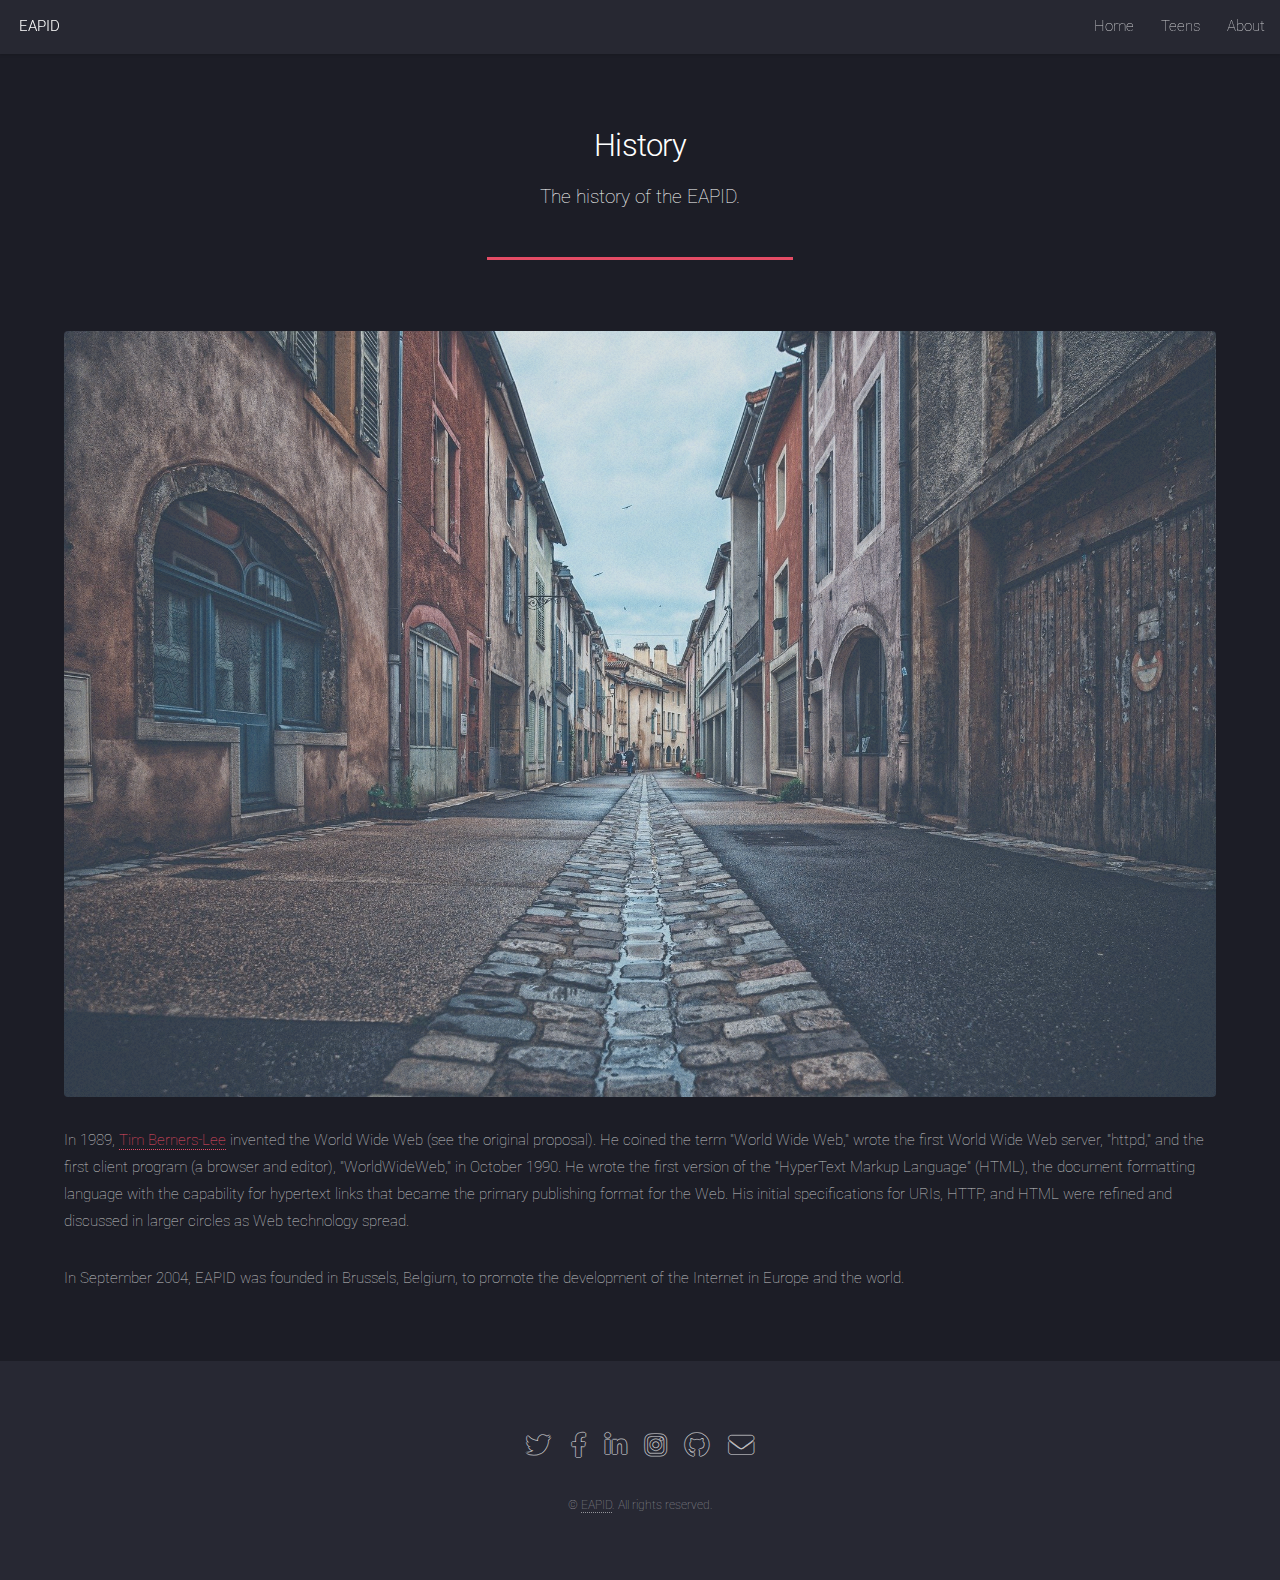
==== about.html @ 3bbe7727 "Add files via upload" ====
<!DOCTYPE HTML>
<!--
	Landed by HTML5 UP
	html5up.net | @ajlkn
	Free for personal and commercial use under the CCA 3.0 license (html5up.net/license)
-->
<html>
	<head>
		<title>About Us</title>
		<meta charset="utf-8" />
		<meta name="viewport" content="width=device-width, initial-scale=1, user-scalable=no" />
		<link rel="stylesheet" href="assets/css/main.css" />
		<noscript><link rel="stylesheet" href="assets/css/noscript.css" /></noscript>
	</head>
	<body class="is-preload">
		<div id="page-wrapper">

			<!-- Header -->
			<header id="header">
				<h1 id="logo"><a href="index.html">EAPID</a></h1>
				<nav id="nav">
					<ul>
						<li><a href="index.html">Home</a></li>
						<li><a href="teens.html">Teens</a></li>
						<li><a href="about.html">About</a></li>
					</ul>
				</nav>
			</header>

			<!-- Main -->
				<div id="main" class="wrapper style1">
					<div class="container">
						<header class="major">
							<h2>History</h2>
							<p>The history of the EAPID.</p>
						</header>

						<!-- Content -->
							<section id="content">
								<a href="#" class="image fit"><img src="images/4.jpg" alt="" /></a>
								<p>In 1989, <a href="https://www.w3.org/People/Berners-Lee/">Tim Berners-Lee</a> invented the World Wide Web (see the original proposal). He coined the term "World Wide Web," wrote the first World Wide Web server, "httpd," and the first client program (a browser and editor), "WorldWideWeb," in October 1990. He wrote the first version of the "HyperText Markup Language" (HTML), the document formatting language with the capability for hypertext links that became the primary publishing format for the Web. His initial specifications for URIs, HTTP, and HTML were refined and discussed in larger circles as Web technology spread.</p>
								<p>In September 2004, EAPID was founded in Brussels, Belgium, to promote the development of the Internet in Europe and the world.</p>
							</section>

					</div>
				</div>

			<!-- Footer -->
			<footer id="footer">
				<ul class="icons">
					<li><a href="https://twitter.com/" class="icon brands alt fa-twitter"><span class="label">Twitter</span></a></li>
					<li><a href="https://facebook.com/" class="icon brands alt fa-facebook-f"><span class="label">Facebook</span></a></li>
					<li><a href="https://www.linkedin.com/" class="icon brands alt fa-linkedin-in"><span class="label">LinkedIn</span></a></li>
					<li><a href="https://www.instagram.com/" class="icon brands alt fa-instagram"><span class="label">Instagram</span></a></li>
					<li><a href="http://github.com/" class="icon brands alt fa-github"><span class="label">GitHub</span></a></li>
					<li><a href="https://mail.google.com/" class="icon solid alt fa-envelope"><span class="label">Gmail</span></a></li>
				</ul>
				<ul class="copyright">
					<li>&copy; <a href="index.html">EAPID</a>. All rights reserved.</li>
				</ul>
			</footer>

	</div>

		<!-- Scripts -->
			<script src="assets/js/jquery.min.js"></script>
			<script src="assets/js/jquery.scrolly.min.js"></script>
			<script src="assets/js/jquery.dropotron.min.js"></script>
			<script src="assets/js/jquery.scrollex.min.js"></script>
			<script src="assets/js/browser.min.js"></script>
			<script src="assets/js/breakpoints.min.js"></script>
			<script src="assets/js/util.js"></script>
			<script src="assets/js/main.js"></script>

	</body>
</html>
---- assets/css/main.css ----
@import url("fontawesome-all.min.css");
@import url("https://fonts.googleapis.com/css?family=Roboto:100,300,100italic,300italic");

/*
	Landed by HTML5 UP
	html5up.net | @ajlkn
	Free for personal and commercial use under the CCA 3.0 license (html5up.net/license)
*/

html, body, div, span, applet, object,
iframe, h1, h2, h3, h4, h5, h6, p, blockquote,
pre, a, abbr, acronym, address, big, cite,
code, del, dfn, em, img, ins, kbd, q, s, samp,
small, strike, strong, sub, sup, tt, var, b,
u, i, center, dl, dt, dd, ol, ul, li, fieldset,
form, label, legend, table, caption, tbody,
tfoot, thead, tr, th, td, article, aside,
canvas, details, embed, figure, figcaption,
footer, header, hgroup, menu, nav, output, ruby,
section, summary, time, mark, audio, video {
	margin: 0;
	padding: 0;
	border: 0;
	font-size: 100%;
	font: inherit;
	vertical-align: baseline;}

article, aside, details, figcaption, figure,
footer, header, hgroup, menu, nav, section {
	display: block;}

body {
	line-height: 1;
}

ol, ul {
	list-style: none;
}

blockquote, q {
	quotes: none;
}

	blockquote:before, blockquote:after, q:before, q:after {
		content: '';
		content: none;
	}

table {
	border-collapse: collapse;
	border-spacing: 0;
}

body {
	-webkit-text-size-adjust: none;
}

mark {
	background-color: transparent;
	color: inherit;
}

input::-moz-focus-inner {
	border: 0;
	padding: 0;
}

input, select, textarea {
	-moz-appearance: none;
	-webkit-appearance: none;
	-ms-appearance: none;
	appearance: none;
}

/* Basic */

	html {
		box-sizing: border-box;
	}

	*, *:before, *:after {
		box-sizing: inherit;
	}

	html, body {
		background: #1c1d26;
	}

	body.is-preload *, body.is-preload *:before, body.is-preload *:after {
		-moz-animation: none !important;
		-webkit-animation: none !important;
		-ms-animation: none !important;
		animation: none !important;
		-moz-transition: none !important;
		-webkit-transition: none !important;
		-ms-transition: none !important;
		transition: none !important;
	}

	body, input, select, textarea {
		color: rgba(255, 255, 255, 0.75);
		font-family: "Roboto", Helvetica, sans-serif;
		font-size: 15pt;
		font-weight: 100;
		line-height: 1.75em;
	}

	a {
		-moz-transition: border-color 0.2s ease-in-out, color 0.2s ease-in-out;
		-webkit-transition: border-color 0.2s ease-in-out, color 0.2s ease-in-out;
		-ms-transition: border-color 0.2s ease-in-out, color 0.2s ease-in-out;
		transition: border-color 0.2s ease-in-out, color 0.2s ease-in-out;
		border-bottom: dotted 1px;
		color: #e44c65;
		text-decoration: none;
	}

		a:hover {
			color: #e44c65 !important;
			border-bottom-color: transparent;
		}

	strong, b {
		color: #ffffff;
		font-weight: 300;
	}

	em, i {
		font-style: italic;
	}

	p {
		margin: 0 0 2em 0;
	}

	h1, h2, h3, h4, h5, h6 {
		color: #ffffff;
		font-weight: 300;
		line-height: 1em;
		margin: 0 0 1em 0;
	}

		h1 a, h2 a, h3 a, h4 a, h5 a, h6 a {
			color: inherit;
			border: 0;
		}

	h2 {
		font-size: 2em;
		line-height: 1.5em;
		letter-spacing: -0.025em;
	}

	h3 {
		font-size: 1.35em;
		line-height: 1.5em;
	}

	h4 {
		font-size: 1.1em;
		line-height: 1.5em;
	}

	h5 {
		font-size: 0.9em;
		line-height: 1.5em;
	}

	h6 {
		font-size: 0.7em;
		line-height: 1.5em;
	}

	sub {
		font-size: 0.8em;
		position: relative;
		top: 0.5em;
	}

	sup {
		font-size: 0.8em;
		position: relative;
		top: -0.5em;
	}

	hr {
		border: 0;
		border-bottom: solid 1px rgba(255, 255, 255, 0.3);
		margin: 3em 0;
	}

		hr.major {
			margin: 4em 0;
		}

	blockquote {
		border-left: solid 4px rgba(255, 255, 255, 0.3);
		font-style: italic;
		margin: 0 0 2em 0;
		padding: 0.5em 0 0.5em 2em;
	}

	code {
		background: rgba(255, 255, 255, 0.075);
		border-radius: 4px;
		font-family: "Courier New", monospace;
		font-size: 0.9em;
		margin: 0 0.25em;
		padding: 0.25em 0.65em;
	}

	pre {
		-webkit-overflow-scrolling: touch;
		font-family: "Courier New", monospace;
		font-size: 0.9em;
		margin: 0 0 2em 0;
	}

		pre code {
			display: block;
			line-height: 1.75em;
			padding: 1em 1.5em;
			overflow-x: auto;
		}

	.align-left {
		text-align: left;
	}

	.align-center {
		text-align: center;
	}

	.align-right {
		text-align: right;
	}

/* Loader */

	@-moz-keyframes spinner-show {
		0% {
			opacity: 0;
		}

		100% {
			opacity: 1;
		}
	}

	@-webkit-keyframes spinner-show {
		0% {
			opacity: 0;
		}

		100% {
			opacity: 1;
		}
	}

	@-ms-keyframes spinner-show {
		0% {
			opacity: 0;
		}

		100% {
			opacity: 1;
		}
	}

	@keyframes spinner-show {
		0% {
			opacity: 0;
		}

		100% {
			opacity: 1;
		}
	}

	@-moz-keyframes spinner-hide {
		0% {
			color: rgba(255, 255, 255, 0.15);
			z-index: 100001;
			-moz-transform: scale(1) rotate(0deg);
			-webkit-transform: scale(1) rotate(0deg);
			-ms-transform: scale(1) rotate(0deg);
			transform: scale(1) rotate(0deg);
		}

		99% {
			color: #1c1d26;
			z-index: 100001;
			-moz-transform: scale(0.5) rotate(360deg);
			-webkit-transform: scale(0.5) rotate(360deg);
			-ms-transform: scale(0.5) rotate(360deg);
			transform: scale(0.5) rotate(360deg);
		}

		100% {
			color: #1c1d26;
			z-index: -1;
			-moz-transform: scale(0.5) rotate(360deg);
			-webkit-transform: scale(0.5) rotate(360deg);
			-ms-transform: scale(0.5) rotate(360deg);
			transform: scale(0.5) rotate(360deg);
		}
	}

	@-webkit-keyframes spinner-hide {
		0% {
			color: rgba(255, 255, 255, 0.15);
			z-index: 100001;
			-moz-transform: scale(1) rotate(0deg);
			-webkit-transform: scale(1) rotate(0deg);
			-ms-transform: scale(1) rotate(0deg);
			transform: scale(1) rotate(0deg);
		}

		99% {
			color: #1c1d26;
			z-index: 100001;
			-moz-transform: scale(0.5) rotate(360deg);
			-webkit-transform: scale(0.5) rotate(360deg);
			-ms-transform: scale(0.5) rotate(360deg);
			transform: scale(0.5) rotate(360deg);
		}

		100% {
			color: #1c1d26;
			z-index: -1;
			-moz-transform: scale(0.5) rotate(360deg);
			-webkit-transform: scale(0.5) rotate(360deg);
			-ms-transform: scale(0.5) rotate(360deg);
			transform: scale(0.5) rotate(360deg);
		}
	}

	@-ms-keyframes spinner-hide {
		0% {
			color: rgba(255, 255, 255, 0.15);
			z-index: 100001;
			-moz-transform: scale(1) rotate(0deg);
			-webkit-transform: scale(1) rotate(0deg);
			-ms-transform: scale(1) rotate(0deg);
			transform: scale(1) rotate(0deg);
		}

		99% {
			color: #1c1d26;
			z-index: 100001;
			-moz-transform: scale(0.5) rotate(360deg);
			-webkit-transform: scale(0.5) rotate(360deg);
			-ms-transform: scale(0.5) rotate(360deg);
			transform: scale(0.5) rotate(360deg);
		}

		100% {
			color: #1c1d26;
			z-index: -1;
			-moz-transform: scale(0.5) rotate(360deg);
			-webkit-transform: scale(0.5) rotate(360deg);
			-ms-transform: scale(0.5) rotate(360deg);
			transform: scale(0.5) rotate(360deg);
		}
	}

	@keyframes spinner-hide {
		0% {
			color: rgba(255, 255, 255, 0.15);
			z-index: 100001;
			-moz-transform: scale(1) rotate(0deg);
			-webkit-transform: scale(1) rotate(0deg);
			-ms-transform: scale(1) rotate(0deg);
			transform: scale(1) rotate(0deg);
		}

		99% {
			color: #1c1d26;
			z-index: 100001;
			-moz-transform: scale(0.5) rotate(360deg);
			-webkit-transform: scale(0.5) rotate(360deg);
			-ms-transform: scale(0.5) rotate(360deg);
			transform: scale(0.5) rotate(360deg);
		}

		100% {
			color: #1c1d26;
			z-index: -1;
			-moz-transform: scale(0.5) rotate(360deg);
			-webkit-transform: scale(0.5) rotate(360deg);
			-ms-transform: scale(0.5) rotate(360deg);
			transform: scale(0.5) rotate(360deg);
		}
	}

	@-moz-keyframes spinner-rotate {
		0% {
			-moz-transform: scale(1) rotate(0deg);
			-webkit-transform: scale(1) rotate(0deg);
			-ms-transform: scale(1) rotate(0deg);
			transform: scale(1) rotate(0deg);
		}

		100% {
			-moz-transform: scale(1) rotate(360deg);
			-webkit-transform: scale(1) rotate(360deg);
			-ms-transform: scale(1) rotate(360deg);
			transform: scale(1) rotate(360deg);
		}
	}

	@-webkit-keyframes spinner-rotate {
		0% {
			-moz-transform: scale(1) rotate(0deg);
			-webkit-transform: scale(1) rotate(0deg);
			-ms-transform: scale(1) rotate(0deg);
			transform: scale(1) rotate(0deg);
		}

		100% {
			-moz-transform: scale(1) rotate(360deg);
			-webkit-transform: scale(1) rotate(360deg);
			-ms-transform: scale(1) rotate(360deg);
			transform: scale(1) rotate(360deg);
		}
	}

	@-ms-keyframes spinner-rotate {
		0% {
			-moz-transform: scale(1) rotate(0deg);
			-webkit-transform: scale(1) rotate(0deg);
			-ms-transform: scale(1) rotate(0deg);
			transform: scale(1) rotate(0deg);
		}

		100% {
			-moz-transform: scale(1) rotate(360deg);
			-webkit-transform: scale(1) rotate(360deg);
			-ms-transform: scale(1) rotate(360deg);
			transform: scale(1) rotate(360deg);
		}
	}

	@keyframes spinner-rotate {
		0% {
			-moz-transform: scale(1) rotate(0deg);
			-webkit-transform: scale(1) rotate(0deg);
			-ms-transform: scale(1) rotate(0deg);
			transform: scale(1) rotate(0deg);
		}

		100% {
			-moz-transform: scale(1) rotate(360deg);
			-webkit-transform: scale(1) rotate(360deg);
			-ms-transform: scale(1) rotate(360deg);
			transform: scale(1) rotate(360deg);
		}
	}

	@-moz-keyframes overlay-hide {
		0% {
			opacity: 1;
			z-index: 100000;
		}

		15% {
			opacity: 1;
			z-index: 100000;
		}

		99% {
			opacity: 0;
			z-index: 100000;
		}

		100% {
			opacity: 0;
			z-index: -1;
		}
	}

	@-webkit-keyframes overlay-hide {
		0% {
			opacity: 1;
			z-index: 100000;
		}

		15% {
			opacity: 1;
			z-index: 100000;
		}

		99% {
			opacity: 0;
			z-index: 100000;
		}

		100% {
			opacity: 0;
			z-index: -1;
		}
	}

	@-ms-keyframes overlay-hide {
		0% {
			opacity: 1;
			z-index: 100000;
		}

		15% {
			opacity: 1;
			z-index: 100000;
		}

		99% {
			opacity: 0;
			z-index: 100000;
		}

		100% {
			opacity: 0;
			z-index: -1;
		}
	}

	@keyframes overlay-hide {
		0% {
			opacity: 1;
			z-index: 100000;
		}

		15% {
			opacity: 1;
			z-index: 100000;
		}

		99% {
			opacity: 0;
			z-index: 100000;
		}

		100% {
			opacity: 0;
			z-index: -1;
		}
	}

	body.landing {
		text-decoration: none;
	}

		body.landing:before {
			-moz-osx-font-smoothing: grayscale;
			-webkit-font-smoothing: antialiased;
			display: inline-block;
			font-style: normal;
			font-variant: normal;
			text-rendering: auto;
			line-height: 1;
			text-transform: none !important;
			font-family: 'Font Awesome 5 Free';
			font-weight: 900;
		}

		body.landing:before {
			-moz-animation: spinner-show 1.5s 1 0.25s ease forwards, spinner-hide 0.25s ease-in-out forwards !important;
			-webkit-animation: spinner-show 1.5s 1 0.25s ease forwards, spinner-hide 0.25s ease-in-out forwards !important;
			-ms-animation: spinner-show 1.5s 1 0.25s ease forwards, spinner-hide 0.25s ease-in-out forwards !important;
			animation: spinner-show 1.5s 1 0.25s ease forwards, spinner-hide 0.25s ease-in-out forwards !important;
			-moz-transform-origin: 50% 50%;
			-webkit-transform-origin: 50% 50%;
			-ms-transform-origin: 50% 50%;
			transform-origin: 50% 50%;
			color: rgba(255, 255, 255, 0.15);
			content: '\f1ce';
			cursor: default;
			display: block;
			font-size: 2em;
			height: 2em;
			left: 50%;
			line-height: 2em;
			margin: -1em 0 0 -1em;
			opacity: 0;
			position: fixed;
			text-align: center;
			top: 50%;
			width: 2em;
			z-index: -1;
		}

		body.landing:after {
			-moz-animation: overlay-hide 1.5s ease-in forwards !important;
			-webkit-animation: overlay-hide 1.5s ease-in forwards !important;
			-ms-animation: overlay-hide 1.5s ease-in forwards !important;
			animation: overlay-hide 1.5s ease-in forwards !important;
			background: #1c1d26;
			content: '';
			display: block;
			height: 100%;
			left: 0;
			opacity: 0;
			position: fixed;
			top: 0;
			width: 100%;
			z-index: -1;
		}

		body.landing.is-preload:before {
			-moz-animation: spinner-show 1.5s 1 0.25s ease forwards, spinner-rotate 0.75s infinite linear !important;
			-webkit-animation: spinner-show 1.5s 1 0.25s ease forwards, spinner-rotate 0.75s infinite linear !important;
			-ms-animation: spinner-show 1.5s 1 0.25s ease forwards, spinner-rotate 0.75s infinite linear !important;
			animation: spinner-show 1.5s 1 0.25s ease forwards, spinner-rotate 0.75s infinite linear !important;
			z-index: 100001;
		}

		body.landing.is-preload:after {
			-moz-animation: none !important;
			-webkit-animation: none !important;
			-ms-animation: none !important;
			animation: none !important;
			opacity: 1;
			z-index: 100000;
		}

	@media (-webkit-min-device-pixel-ratio: 2) {

		body.landing:before {
			line-height: 2.025em;
		}

	}

/* Container */

	.container {
		margin: 0 auto;
		max-width: calc(100% - 4em);
		width: 70em;
	}

		.container.xsmall {
			width: 17.5em;
		}

		.container.small {
			width: 35em;
		}

		.container.medium {
			width: 52.5em;
		}

		.container.large {
			width: 87.5em;
		}

		.container.xlarge {
			width: 105em;
		}

		.container.max {
			width: 100%;
		}

		@media screen and (max-width: 1280px) {

			.container {
				width: 90%;
				max-width: 100%;
			}

		}

		@media screen and (max-width: 980px) {

			.container {
				width: 100% !important;
			}

		}

/* Row */

	.row {
		display: flex;
		flex-wrap: wrap;
		box-sizing: border-box;
		align-items: stretch;
	}

		.row > * {
			box-sizing: border-box;
		}

		.row.gtr-uniform > * > :last-child {
			margin-bottom: 0;
		}

		.row.aln-left {
			justify-content: flex-start;
		}

		.row.aln-center {
			justify-content: center;
		}

		.row.aln-right {
			justify-content: flex-end;
		}

		.row.aln-top {
			align-items: flex-start;
		}

		.row.aln-middle {
			align-items: center;
		}

		.row.aln-bottom {
			align-items: flex-end;
		}

		.row > .imp {
			order: -1;
		}

		.row > .col-1 {
			width: 8.33333%;
		}

		.row > .off-1 {
			margin-left: 8.33333%;
		}

		.row > .col-2 {
			width: 16.66667%;
		}

		.row > .off-2 {
			margin-left: 16.66667%;
		}

		.row > .col-3 {
			width: 25%;
		}

		.row > .off-3 {
			margin-left: 25%;
		}

		.row > .col-4 {
			width: 33.33333%;
		}

		.row > .off-4 {
			margin-left: 33.33333%;
		}

		.row > .col-5 {
			width: 41.66667%;
		}

		.row > .off-5 {
			margin-left: 41.66667%;
		}

		.row > .col-6 {
			width: 50%;
		}

		.row > .off-6 {
			margin-left: 50%;
		}

		.row > .col-7 {
			width: 58.33333%;
		}

		.row > .off-7 {
			margin-left: 58.33333%;
		}

		.row > .col-8 {
			width: 66.66667%;
		}

		.row > .off-8 {
			margin-left: 66.66667%;
		}

		.row > .col-9 {
			width: 75%;
		}

		.row > .off-9 {
			margin-left: 75%;
		}

		.row > .col-10 {
			width: 83.33333%;
		}

		.row > .off-10 {
			margin-left: 83.33333%;
		}

		.row > .col-11 {
			width: 91.66667%;
		}

		.row > .off-11 {
			margin-left: 91.66667%;
		}

		.row > .col-12 {
			width: 100%;
		}

		.row > .off-12 {
			margin-left: 100%;
		}

		.row.gtr-0 {
			margin-top: 0;
			margin-left: 0em;
		}

			.row.gtr-0 > * {
				padding: 0 0 0 0em;
			}

			.row.gtr-0.gtr-uniform {
				margin-top: 0em;
			}

				.row.gtr-0.gtr-uniform > * {
					padding-top: 0em;
				}

		.row.gtr-25 {
			margin-top: 0;
			margin-left: -0.625em;
		}

			.row.gtr-25 > * {
				padding: 0 0 0 0.625em;
			}

			.row.gtr-25.gtr-uniform {
				margin-top: -0.625em;
			}

				.row.gtr-25.gtr-uniform > * {
					padding-top: 0.625em;
				}

		.row.gtr-50 {
			margin-top: 0;
			margin-left: -1.25em;
		}

			.row.gtr-50 > * {
				padding: 0 0 0 1.25em;
			}

			.row.gtr-50.gtr-uniform {
				margin-top: -1.25em;
			}

				.row.gtr-50.gtr-uniform > * {
					padding-top: 1.25em;
				}

		.row {
			margin-top: 0;
			margin-left: -2.5em;
		}

			.row > * {
				padding: 0 0 0 2.5em;
			}

			.row.gtr-uniform {
				margin-top: -2.5em;
			}

				.row.gtr-uniform > * {
					padding-top: 2.5em;
				}

		.row.gtr-150 {
			margin-top: 0;
			margin-left: -3.75em;
		}

			.row.gtr-150 > * {
				padding: 0 0 0 3.75em;
			}

			.row.gtr-150.gtr-uniform {
				margin-top: -3.75em;
			}

				.row.gtr-150.gtr-uniform > * {
					padding-top: 3.75em;
				}

		.row.gtr-200 {
			margin-top: 0;
			margin-left: -5em;
		}

			.row.gtr-200 > * {
				padding: 0 0 0 5em;
			}

			.row.gtr-200.gtr-uniform {
				margin-top: -5em;
			}

				.row.gtr-200.gtr-uniform > * {
					padding-top: 5em;
				}

		@media screen and (max-width: 1680px) {

			.row {
				display: flex;
				flex-wrap: wrap;
				box-sizing: border-box;
				align-items: stretch;
			}

				.row > * {
					box-sizing: border-box;
				}

				.row.gtr-uniform > * > :last-child {
					margin-bottom: 0;
				}

				.row.aln-left {
					justify-content: flex-start;
				}

				.row.aln-center {
					justify-content: center;
				}

				.row.aln-right {
					justify-content: flex-end;
				}

				.row.aln-top {
					align-items: flex-start;
				}

				.row.aln-middle {
					align-items: center;
				}

				.row.aln-bottom {
					align-items: flex-end;
				}

				.row > .imp-xlarge {
					order: -1;
				}

				.row > .col-1-xlarge {
					width: 8.33333%;
				}

				.row > .off-1-xlarge {
					margin-left: 8.33333%;
				}

				.row > .col-2-xlarge {
					width: 16.66667%;
				}

				.row > .off-2-xlarge {
					margin-left: 16.66667%;
				}

				.row > .col-3-xlarge {
					width: 25%;
				}

				.row > .off-3-xlarge {
					margin-left: 25%;
				}

				.row > .col-4-xlarge {
					width: 33.33333%;
				}

				.row > .off-4-xlarge {
					margin-left: 33.33333%;
				}

				.row > .col-5-xlarge {
					width: 41.66667%;
				}

				.row > .off-5-xlarge {
					margin-left: 41.66667%;
				}

				.row > .col-6-xlarge {
					width: 50%;
				}

				.row > .off-6-xlarge {
					margin-left: 50%;
				}

				.row > .col-7-xlarge {
					width: 58.33333%;
				}

				.row > .off-7-xlarge {
					margin-left: 58.33333%;
				}

				.row > .col-8-xlarge {
					width: 66.66667%;
				}

				.row > .off-8-xlarge {
					margin-left: 66.66667%;
				}

				.row > .col-9-xlarge {
					width: 75%;
				}

				.row > .off-9-xlarge {
					margin-left: 75%;
				}

				.row > .col-10-xlarge {
					width: 83.33333%;
				}

				.row > .off-10-xlarge {
					margin-left: 83.33333%;
				}

				.row > .col-11-xlarge {
					width: 91.66667%;
				}

				.row > .off-11-xlarge {
					margin-left: 91.66667%;
				}

				.row > .col-12-xlarge {
					width: 100%;
				}

				.row > .off-12-xlarge {
					margin-left: 100%;
				}

				.row.gtr-0 {
					margin-top: 0;
					margin-left: 0em;
				}

					.row.gtr-0 > * {
						padding: 0 0 0 0em;
					}

					.row.gtr-0.gtr-uniform {
						margin-top: 0em;
					}

						.row.gtr-0.gtr-uniform > * {
							padding-top: 0em;
						}

				.row.gtr-25 {
					margin-top: 0;
					margin-left: -0.625em;
				}

					.row.gtr-25 > * {
						padding: 0 0 0 0.625em;
					}

					.row.gtr-25.gtr-uniform {
						margin-top: -0.625em;
					}

						.row.gtr-25.gtr-uniform > * {
							padding-top: 0.625em;
						}

				.row.gtr-50 {
					margin-top: 0;
					margin-left: -1.25em;
				}

					.row.gtr-50 > * {
						padding: 0 0 0 1.25em;
					}

					.row.gtr-50.gtr-uniform {
						margin-top: -1.25em;
					}

						.row.gtr-50.gtr-uniform > * {
							padding-top: 1.25em;
						}

				.row {
					margin-top: 0;
					margin-left: -2.5em;
				}

					.row > * {
						padding: 0 0 0 2.5em;
					}

					.row.gtr-uniform {
						margin-top: -2.5em;
					}

						.row.gtr-uniform > * {
							padding-top: 2.5em;
						}

				.row.gtr-150 {
					margin-top: 0;
					margin-left: -3.75em;
				}

					.row.gtr-150 > * {
						padding: 0 0 0 3.75em;
					}

					.row.gtr-150.gtr-uniform {
						margin-top: -3.75em;
					}

						.row.gtr-150.gtr-uniform > * {
							padding-top: 3.75em;
						}

				.row.gtr-200 {
					margin-top: 0;
					margin-left: -5em;
				}

					.row.gtr-200 > * {
						padding: 0 0 0 5em;
					}

					.row.gtr-200.gtr-uniform {
						margin-top: -5em;
					}

						.row.gtr-200.gtr-uniform > * {
							padding-top: 5em;
						}

		}

		@media screen and (max-width: 1280px) {

			.row {
				display: flex;
				flex-wrap: wrap;
				box-sizing: border-box;
				align-items: stretch;
			}

				.row > * {
					box-sizing: border-box;
				}

				.row.gtr-uniform > * > :last-child {
					margin-bottom: 0;
				}

				.row.aln-left {
					justify-content: flex-start;
				}

				.row.aln-center {
					justify-content: center;
				}

				.row.aln-right {
					justify-content: flex-end;
				}

				.row.aln-top {
					align-items: flex-start;
				}

				.row.aln-middle {
					align-items: center;
				}

				.row.aln-bottom {
					align-items: flex-end;
				}

				.row > .imp-large {
					order: -1;
				}

				.row > .col-1-large {
					width: 8.33333%;
				}

				.row > .off-1-large {
					margin-left: 8.33333%;
				}

				.row > .col-2-large {
					width: 16.66667%;
				}

				.row > .off-2-large {
					margin-left: 16.66667%;
				}

				.row > .col-3-large {
					width: 25%;
				}

				.row > .off-3-large {
					margin-left: 25%;
				}

				.row > .col-4-large {
					width: 33.33333%;
				}

				.row > .off-4-large {
					margin-left: 33.33333%;
				}

				.row > .col-5-large {
					width: 41.66667%;
				}

				.row > .off-5-large {
					margin-left: 41.66667%;
				}

				.row > .col-6-large {
					width: 50%;
				}

				.row > .off-6-large {
					margin-left: 50%;
				}

				.row > .col-7-large {
					width: 58.33333%;
				}

				.row > .off-7-large {
					margin-left: 58.33333%;
				}

				.row > .col-8-large {
					width: 66.66667%;
				}

				.row > .off-8-large {
					margin-left: 66.66667%;
				}

				.row > .col-9-large {
					width: 75%;
				}

				.row > .off-9-large {
					margin-left: 75%;
				}

				.row > .col-10-large {
					width: 83.33333%;
				}

				.row > .off-10-large {
					margin-left: 83.33333%;
				}

				.row > .col-11-large {
					width: 91.66667%;
				}

				.row > .off-11-large {
					margin-left: 91.66667%;
				}

				.row > .col-12-large {
					width: 100%;
				}

				.row > .off-12-large {
					margin-left: 100%;
				}

				.row.gtr-0 {
					margin-top: 0;
					margin-left: 0em;
				}

					.row.gtr-0 > * {
						padding: 0 0 0 0em;
					}

					.row.gtr-0.gtr-uniform {
						margin-top: 0em;
					}

						.row.gtr-0.gtr-uniform > * {
							padding-top: 0em;
						}

				.row.gtr-25 {
					margin-top: 0;
					margin-left: -0.625em;
				}

					.row.gtr-25 > * {
						padding: 0 0 0 0.625em;
					}

					.row.gtr-25.gtr-uniform {
						margin-top: -0.625em;
					}

						.row.gtr-25.gtr-uniform > * {
							padding-top: 0.625em;
						}

				.row.gtr-50 {
					margin-top: 0;
					margin-left: -1.25em;
				}

					.row.gtr-50 > * {
						padding: 0 0 0 1.25em;
					}

					.row.gtr-50.gtr-uniform {
						margin-top: -1.25em;
					}

						.row.gtr-50.gtr-uniform > * {
							padding-top: 1.25em;
						}

				.row {
					margin-top: 0;
					margin-left: -2.5em;
				}

					.row > * {
						padding: 0 0 0 2.5em;
					}

					.row.gtr-uniform {
						margin-top: -2.5em;
					}

						.row.gtr-uniform > * {
							padding-top: 2.5em;
						}

				.row.gtr-150 {
					margin-top: 0;
					margin-left: -3.75em;
				}

					.row.gtr-150 > * {
						padding: 0 0 0 3.75em;
					}

					.row.gtr-150.gtr-uniform {
						margin-top: -3.75em;
					}

						.row.gtr-150.gtr-uniform > * {
							padding-top: 3.75em;
						}

				.row.gtr-200 {
					margin-top: 0;
					margin-left: -5em;
				}

					.row.gtr-200 > * {
						padding: 0 0 0 5em;
					}

					.row.gtr-200.gtr-uniform {
						margin-top: -5em;
					}

						.row.gtr-200.gtr-uniform > * {
							padding-top: 5em;
						}

		}

		@media screen and (max-width: 980px) {

			.row {
				display: flex;
				flex-wrap: wrap;
				box-sizing: border-box;
				align-items: stretch;
			}

				.row > * {
					box-sizing: border-box;
				}

				.row.gtr-uniform > * > :last-child {
					margin-bottom: 0;
				}

				.row.aln-left {
					justify-content: flex-start;
				}

				.row.aln-center {
					justify-content: center;
				}

				.row.aln-right {
					justify-content: flex-end;
				}

				.row.aln-top {
					align-items: flex-start;
				}

				.row.aln-middle {
					align-items: center;
				}

				.row.aln-bottom {
					align-items: flex-end;
				}

				.row > .imp-medium {
					order: -1;
				}

				.row > .col-1-medium {
					width: 8.33333%;
				}

				.row > .off-1-medium {
					margin-left: 8.33333%;
				}

				.row > .col-2-medium {
					width: 16.66667%;
				}

				.row > .off-2-medium {
					margin-left: 16.66667%;
				}

				.row > .col-3-medium {
					width: 25%;
				}

				.row > .off-3-medium {
					margin-left: 25%;
				}

				.row > .col-4-medium {
					width: 33.33333%;
				}

				.row > .off-4-medium {
					margin-left: 33.33333%;
				}

				.row > .col-5-medium {
					width: 41.66667%;
				}

				.row > .off-5-medium {
					margin-left: 41.66667%;
				}

				.row > .col-6-medium {
					width: 50%;
				}

				.row > .off-6-medium {
					margin-left: 50%;
				}

				.row > .col-7-medium {
					width: 58.33333%;
				}

				.row > .off-7-medium {
					margin-left: 58.33333%;
				}

				.row > .col-8-medium {
					width: 66.66667%;
				}

				.row > .off-8-medium {
					margin-left: 66.66667%;
				}

				.row > .col-9-medium {
					width: 75%;
				}

				.row > .off-9-medium {
					margin-left: 75%;
				}

				.row > .col-10-medium {
					width: 83.33333%;
				}

				.row > .off-10-medium {
					margin-left: 83.33333%;
				}

				.row > .col-11-medium {
					width: 91.66667%;
				}

				.row > .off-11-medium {
					margin-left: 91.66667%;
				}

				.row > .col-12-medium {
					width: 100%;
				}

				.row > .off-12-medium {
					margin-left: 100%;
				}

				.row.gtr-0 {
					margin-top: 0;
					margin-left: 0em;
				}

					.row.gtr-0 > * {
						padding: 0 0 0 0em;
					}

					.row.gtr-0.gtr-uniform {
						margin-top: 0em;
					}

						.row.gtr-0.gtr-uniform > * {
							padding-top: 0em;
						}

				.row.gtr-25 {
					margin-top: 0;
					margin-left: -0.625em;
				}

					.row.gtr-25 > * {
						padding: 0 0 0 0.625em;
					}

					.row.gtr-25.gtr-uniform {
						margin-top: -0.625em;
					}

						.row.gtr-25.gtr-uniform > * {
							padding-top: 0.625em;
						}

				.row.gtr-50 {
					margin-top: 0;
					margin-left: -1.25em;
				}

					.row.gtr-50 > * {
						padding: 0 0 0 1.25em;
					}

					.row.gtr-50.gtr-uniform {
						margin-top: -1.25em;
					}

						.row.gtr-50.gtr-uniform > * {
							padding-top: 1.25em;
						}

				.row {
					margin-top: 0;
					margin-left: -2.5em;
				}

					.row > * {
						padding: 0 0 0 2.5em;
					}

					.row.gtr-uniform {
						margin-top: -2.5em;
					}

						.row.gtr-uniform > * {
							padding-top: 2.5em;
						}

				.row.gtr-150 {
					margin-top: 0;
					margin-left: -3.75em;
				}

					.row.gtr-150 > * {
						padding: 0 0 0 3.75em;
					}

					.row.gtr-150.gtr-uniform {
						margin-top: -3.75em;
					}

						.row.gtr-150.gtr-uniform > * {
							padding-top: 3.75em;
						}

				.row.gtr-200 {
					margin-top: 0;
					margin-left: -5em;
				}

					.row.gtr-200 > * {
						padding: 0 0 0 5em;
					}

					.row.gtr-200.gtr-uniform {
						margin-top: -5em;
					}

						.row.gtr-200.gtr-uniform > * {
							padding-top: 5em;
						}

		}

		@media screen and (max-width: 736px) {

			.row {
				display: flex;
				flex-wrap: wrap;
				box-sizing: border-box;
				align-items: stretch;
			}

				.row > * {
					box-sizing: border-box;
				}

				.row.gtr-uniform > * > :last-child {
					margin-bottom: 0;
				}

				.row.aln-left {
					justify-content: flex-start;
				}

				.row.aln-center {
					justify-content: center;
				}

				.row.aln-right {
					justify-content: flex-end;
				}

				.row.aln-top {
					align-items: flex-start;
				}

				.row.aln-middle {
					align-items: center;
				}

				.row.aln-bottom {
					align-items: flex-end;
				}

				.row > .imp-small {
					order: -1;
				}

				.row > .col-1-small {
					width: 8.33333%;
				}

				.row > .off-1-small {
					margin-left: 8.33333%;
				}

				.row > .col-2-small {
					width: 16.66667%;
				}

				.row > .off-2-small {
					margin-left: 16.66667%;
				}

				.row > .col-3-small {
					width: 25%;
				}

				.row > .off-3-small {
					margin-left: 25%;
				}

				.row > .col-4-small {
					width: 33.33333%;
				}

				.row > .off-4-small {
					margin-left: 33.33333%;
				}

				.row > .col-5-small {
					width: 41.66667%;
				}

				.row > .off-5-small {
					margin-left: 41.66667%;
				}

				.row > .col-6-small {
					width: 50%;
				}

				.row > .off-6-small {
					margin-left: 50%;
				}

				.row > .col-7-small {
					width: 58.33333%;
				}

				.row > .off-7-small {
					margin-left: 58.33333%;
				}

				.row > .col-8-small {
					width: 66.66667%;
				}

				.row > .off-8-small {
					margin-left: 66.66667%;
				}

				.row > .col-9-small {
					width: 75%;
				}

				.row > .off-9-small {
					margin-left: 75%;
				}

				.row > .col-10-small {
					width: 83.33333%;
				}

				.row > .off-10-small {
					margin-left: 83.33333%;
				}

				.row > .col-11-small {
					width: 91.66667%;
				}

				.row > .off-11-small {
					margin-left: 91.66667%;
				}

				.row > .col-12-small {
					width: 100%;
				}

				.row > .off-12-small {
					margin-left: 100%;
				}

				.row.gtr-0 {
					margin-top: 0;
					margin-left: 0em;
				}

					.row.gtr-0 > * {
						padding: 0 0 0 0em;
					}

					.row.gtr-0.gtr-uniform {
						margin-top: 0em;
					}

						.row.gtr-0.gtr-uniform > * {
							padding-top: 0em;
						}

				.row.gtr-25 {
					margin-top: 0;
					margin-left: -0.625em;
				}

					.row.gtr-25 > * {
						padding: 0 0 0 0.625em;
					}

					.row.gtr-25.gtr-uniform {
						margin-top: -0.625em;
					}

						.row.gtr-25.gtr-uniform > * {
							padding-top: 0.625em;
						}

				.row.gtr-50 {
					margin-top: 0;
					margin-left: -1.25em;
				}

					.row.gtr-50 > * {
						padding: 0 0 0 1.25em;
					}

					.row.gtr-50.gtr-uniform {
						margin-top: -1.25em;
					}

						.row.gtr-50.gtr-uniform > * {
							padding-top: 1.25em;
						}

				.row {
					margin-top: 0;
					margin-left: -2.5em;
				}

					.row > * {
						padding: 0 0 0 2.5em;
					}

					.row.gtr-uniform {
						margin-top: -2.5em;
					}

						.row.gtr-uniform > * {
							padding-top: 2.5em;
						}

				.row.gtr-150 {
					margin-top: 0;
					margin-left: -3.75em;
				}

					.row.gtr-150 > * {
						padding: 0 0 0 3.75em;
					}

					.row.gtr-150.gtr-uniform {
						margin-top: -3.75em;
					}

						.row.gtr-150.gtr-uniform > * {
							padding-top: 3.75em;
						}

				.row.gtr-200 {
					margin-top: 0;
					margin-left: -5em;
				}

					.row.gtr-200 > * {
						padding: 0 0 0 5em;
					}

					.row.gtr-200.gtr-uniform {
						margin-top: -5em;
					}

						.row.gtr-200.gtr-uniform > * {
							padding-top: 5em;
						}

		}

		@media screen and (max-width: 480px) {

			.row {
				display: flex;
				flex-wrap: wrap;
				box-sizing: border-box;
				align-items: stretch;
			}

				.row > * {
					box-sizing: border-box;
				}

				.row.gtr-uniform > * > :last-child {
					margin-bottom: 0;
				}

				.row.aln-left {
					justify-content: flex-start;
				}

				.row.aln-center {
					justify-content: center;
				}

				.row.aln-right {
					justify-content: flex-end;
				}

				.row.aln-top {
					align-items: flex-start;
				}

				.row.aln-middle {
					align-items: center;
				}

				.row.aln-bottom {
					align-items: flex-end;
				}

				.row > .imp-xsmall {
					order: -1;
				}

				.row > .col-1-xsmall {
					width: 8.33333%;
				}

				.row > .off-1-xsmall {
					margin-left: 8.33333%;
				}

				.row > .col-2-xsmall {
					width: 16.66667%;
				}

				.row > .off-2-xsmall {
					margin-left: 16.66667%;
				}

				.row > .col-3-xsmall {
					width: 25%;
				}

				.row > .off-3-xsmall {
					margin-left: 25%;
				}

				.row > .col-4-xsmall {
					width: 33.33333%;
				}

				.row > .off-4-xsmall {
					margin-left: 33.33333%;
				}

				.row > .col-5-xsmall {
					width: 41.66667%;
				}

				.row > .off-5-xsmall {
					margin-left: 41.66667%;
				}

				.row > .col-6-xsmall {
					width: 50%;
				}

				.row > .off-6-xsmall {
					margin-left: 50%;
				}

				.row > .col-7-xsmall {
					width: 58.33333%;
				}

				.row > .off-7-xsmall {
					margin-left: 58.33333%;
				}

				.row > .col-8-xsmall {
					width: 66.66667%;
				}

				.row > .off-8-xsmall {
					margin-left: 66.66667%;
				}

				.row > .col-9-xsmall {
					width: 75%;
				}

				.row > .off-9-xsmall {
					margin-left: 75%;
				}

				.row > .col-10-xsmall {
					width: 83.33333%;
				}

				.row > .off-10-xsmall {
					margin-left: 83.33333%;
				}

				.row > .col-11-xsmall {
					width: 91.66667%;
				}

				.row > .off-11-xsmall {
					margin-left: 91.66667%;
				}

				.row > .col-12-xsmall {
					width: 100%;
				}

				.row > .off-12-xsmall {
					margin-left: 100%;
				}

				.row.gtr-0 {
					margin-top: 0;
					margin-left: 0em;
				}

					.row.gtr-0 > * {
						padding: 0 0 0 0em;
					}

					.row.gtr-0.gtr-uniform {
						margin-top: 0em;
					}

						.row.gtr-0.gtr-uniform > * {
							padding-top: 0em;
						}

				.row.gtr-25 {
					margin-top: 0;
					margin-left: -0.625em;
				}

					.row.gtr-25 > * {
						padding: 0 0 0 0.625em;
					}

					.row.gtr-25.gtr-uniform {
						margin-top: -0.625em;
					}

						.row.gtr-25.gtr-uniform > * {
							padding-top: 0.625em;
						}

				.row.gtr-50 {
					margin-top: 0;
					margin-left: -1.25em;
				}

					.row.gtr-50 > * {
						padding: 0 0 0 1.25em;
					}

					.row.gtr-50.gtr-uniform {
						margin-top: -1.25em;
					}

						.row.gtr-50.gtr-uniform > * {
							padding-top: 1.25em;
						}

				.row {
					margin-top: 0;
					margin-left: -2.5em;
				}

					.row > * {
						padding: 0 0 0 2.5em;
					}

					.row.gtr-uniform {
						margin-top: -2.5em;
					}

						.row.gtr-uniform > * {
							padding-top: 2.5em;
						}

				.row.gtr-150 {
					margin-top: 0;
					margin-left: -3.75em;
				}

					.row.gtr-150 > * {
						padding: 0 0 0 3.75em;
					}

					.row.gtr-150.gtr-uniform {
						margin-top: -3.75em;
					}

						.row.gtr-150.gtr-uniform > * {
							padding-top: 3.75em;
						}

				.row.gtr-200 {
					margin-top: 0;
					margin-left: -5em;
				}

					.row.gtr-200 > * {
						padding: 0 0 0 5em;
					}

					.row.gtr-200.gtr-uniform {
						margin-top: -5em;
					}

						.row.gtr-200.gtr-uniform > * {
							padding-top: 5em;
						}

		}

/* Section/Article */

	section.special, article.special {
		text-align: center;
	}

	header p {
		color: #ffffff;
		position: relative;
		margin: 0 0 1.5em 0;
	}

	header h2 + p {
		font-size: 1.25em;
		margin-top: -1em;
		line-height: 1.75em;
	}

	header h3 + p {
		font-size: 1.1em;
		margin-top: -0.8em;
		line-height: 1.75em;
	}

	header h4 + p,
	header h5 + p,
	header h6 + p {
		font-size: 0.9em;
		margin-top: -0.6em;
		line-height: 1.5em;
	}

	header.major {
		margin: 0 0 4em 0;
		position: relative;
		text-align: center;
	}

		header.major:after {
			background: #e44c65;
			content: '';
			display: inline-block;
			height: 0.2em;
			max-width: 20em;
			width: 75%;
		}

	footer.major {
		margin: 4em 0 0 0;
	}

/* Form */

	form {
		margin: 0 0 2em 0;
	}

		form.cta {
			max-width: 35em;
			margin-left: auto;
			margin-right: auto;
		}

	label {
		color: #ffffff;
		display: block;
		font-size: 0.9em;
		font-weight: 300;
		margin: 0 0 1em 0;
	}

	input[type="text"],
	input[type="password"],
	input[type="email"],
	select,
	textarea {
		-moz-appearance: none;
		-webkit-appearance: none;
		-ms-appearance: none;
		appearance: none;
		-moz-transition: border-color 0.2s ease-in-out;
		-webkit-transition: border-color 0.2s ease-in-out;
		-ms-transition: border-color 0.2s ease-in-out;
		transition: border-color 0.2s ease-in-out;
		background: transparent;
		border-radius: 4px;
		border: solid 1px rgba(255, 255, 255, 0.3);
		color: inherit;
		display: block;
		outline: 0;
		padding: 0 1em;
		text-decoration: none;
		width: 100%;
	}

		input[type="text"]:invalid,
		input[type="password"]:invalid,
		input[type="email"]:invalid,
		select:invalid,
		textarea:invalid {
			box-shadow: none;
		}

		input[type="text"]:focus,
		input[type="password"]:focus,
		input[type="email"]:focus,
		select:focus,
		textarea:focus {
			border-color: #e44c65;
		}

	select {
		background-image: url("data:image/svg+xml;charset=utf8,%3Csvg xmlns='http://www.w3.org/2000/svg' width='40' height='40' preserveAspectRatio='none' viewBox='0 0 40 40'%3E%3Cpath d='M9.4,12.3l10.4,10.4l10.4-10.4c0.2-0.2,0.5-0.4,0.9-0.4c0.3,0,0.6,0.1,0.9,0.4l3.3,3.3c0.2,0.2,0.4,0.5,0.4,0.9 c0,0.4-0.1,0.6-0.4,0.9L20.7,31.9c-0.2,0.2-0.5,0.4-0.9,0.4c-0.3,0-0.6-0.1-0.9-0.4L4.3,17.3c-0.2-0.2-0.4-0.5-0.4-0.9 c0-0.4,0.1-0.6,0.4-0.9l3.3-3.3c0.2-0.2,0.5-0.4,0.9-0.4S9.1,12.1,9.4,12.3z' fill='rgba(255, 255, 255, 0.3)' /%3E%3C/svg%3E");
		background-size: 1.25rem;
		background-repeat: no-repeat;
		background-position: calc(100% - 1rem) center;
		height: 3em;
		padding-right: 3em;
		text-overflow: ellipsis;
	}

		select option {
			color: #ffffff;
			background: #1c1d26;
		}

		select:focus::-ms-value {
			background-color: transparent;
		}

		select::-ms-expand {
			display: none;
		}

	input[type="text"],
	input[type="password"],
	input[type="email"],
	select {
		height: 3em;
	}

	textarea {
		padding: 0.75em 1em;
	}

	input[type="checkbox"],
	input[type="radio"] {
		-moz-appearance: none;
		-webkit-appearance: none;
		-ms-appearance: none;
		appearance: none;
		display: block;
		float: left;
		margin-right: -2em;
		opacity: 0;
		width: 1em;
		z-index: -1;
	}

		input[type="checkbox"] + label,
		input[type="radio"] + label {
			text-decoration: none;
			color: rgba(255, 255, 255, 0.75);
			cursor: pointer;
			display: inline-block;
			font-size: 1em;
			font-weight: 100;
			padding-left: 2.55em;
			padding-right: 0.75em;
			position: relative;
		}

			input[type="checkbox"] + label:before,
			input[type="radio"] + label:before {
				-moz-osx-font-smoothing: grayscale;
				-webkit-font-smoothing: antialiased;
				display: inline-block;
				font-style: normal;
				font-variant: normal;
				text-rendering: auto;
				line-height: 1;
				text-transform: none !important;
				font-family: 'Font Awesome 5 Free';
				font-weight: 900;
			}

			input[type="checkbox"] + label:before,
			input[type="radio"] + label:before {
				border-radius: 4px;
				border: solid 1px rgba(255, 255, 255, 0.3);
				content: '';
				display: inline-block;
				font-size: 0.8em;
				height: 2.25em;
				left: 0;
				line-height: 2.25em;
				position: absolute;
				text-align: center;
				top: 0;
				width: 2.25em;
			}

		input[type="checkbox"]:checked + label:before,
		input[type="radio"]:checked + label:before {
			background: rgba(255, 255, 255, 0.25);
			color: #ffffff;
			content: '\f00c';
		}

		input[type="checkbox"]:focus + label:before,
		input[type="radio"]:focus + label:before {
			border-color: #e44c65;
		}

	input[type="checkbox"] + label:before {
		border-radius: 4px;
	}

	input[type="radio"] + label:before {
		border-radius: 100%;
	}

	::-webkit-input-placeholder {
		color: rgba(255, 255, 255, 0.5) !important;
		opacity: 1.0;
	}

	:-moz-placeholder {
		color: rgba(255, 255, 255, 0.5) !important;
		opacity: 1.0;
	}

	::-moz-placeholder {
		color: rgba(255, 255, 255, 0.5) !important;
		opacity: 1.0;
	}

	:-ms-input-placeholder {
		color: rgba(255, 255, 255, 0.5) !important;
		opacity: 1.0;
	}

/* Box */

	.box {
		border-radius: 4px;
		border: solid 1px rgba(255, 255, 255, 0.3);
		margin-bottom: 2em;
		padding: 1.5em;
	}

		.box > :last-child,
		.box > :last-child > :last-child,
		.box > :last-child > :last-child > :last-child {
			margin-bottom: 0;
		}

		.box.alt {
			border: 0;
			border-radius: 0;
			padding: 0;
		}

/* Icon */

	.icon {
		text-decoration: none;
		border-bottom: none;
		position: relative;
	}

		.icon:before {
			-moz-osx-font-smoothing: grayscale;
			-webkit-font-smoothing: antialiased;
			display: inline-block;
			font-style: normal;
			font-variant: normal;
			text-rendering: auto;
			line-height: 1;
			text-transform: none !important;
			font-family: 'Font Awesome 5 Free';
			font-weight: 400;
		}

		.icon > .label {
			display: none;
		}

		.icon:before {
			line-height: inherit;
		}

		.icon.solid:before {
			font-weight: 900 !important;
		}

		.icon.brands:before {
			font-family: 'Font Awesome 5 Brands' !important;
		}

		.icon.alt {
			text-decoration: none;
		}

			.icon.alt:before {
				-moz-osx-font-smoothing: grayscale;
				-webkit-font-smoothing: antialiased;
				display: inline-block;
				font-style: normal;
				font-variant: normal;
				text-rendering: auto;
				line-height: 1;
				text-transform: none !important;
				font-family: 'Font Awesome 5 Free';
				font-weight: 400;
			}

			.icon.alt:before {
				color: #1c1d26 !important;
				text-shadow: 1px 0 0 #ffffff, -1px 0 0 #ffffff, 0 1px 0 #ffffff, 0 -1px 0 #ffffff;
			}

		.icon.major {
			background: #272833;
			border-radius: 100%;
			cursor: default;
			display: inline-block;
			height: 6em;
			line-height: 5.65em;
			margin: 0 0 2em 0;
			text-align: center;
			width: 6em;
		}

			.icon.major:before {
				font-size: 2.25em;
			}

			.icon.major.alt {
				text-decoration: none;
			}

				.icon.major.alt:before {
					-moz-osx-font-smoothing: grayscale;
					-webkit-font-smoothing: antialiased;
					display: inline-block;
					font-style: normal;
					font-variant: normal;
					text-rendering: auto;
					line-height: 1;
					text-transform: none !important;
					font-family: 'Font Awesome 5 Free';
					font-weight: 400;
				}

				.icon.major.alt:before {
					color: #272833 !important;
					text-shadow: 1px 0 0 #ffffff, -1px 0 0 #ffffff, 0 1px 0 #ffffff, 0 -1px 0 #ffffff;
				}

/* Image */

	.image {
		border-radius: 4px;
		border: 0;
		display: inline-block;
		position: relative;
		overflow: hidden;
	}

		.image:before {
			content: '';
			display: block;
			position: absolute;
			left: 0;
			top: 0;
			background-image: url("images/overlay.png");
			width: 100%;
			height: 100%;
			z-index: 1;
		}

		.image img {
			border-radius: 4px;
			display: block;
		}

		.image.left {
			float: left;
			margin: 0 1.5em 1em 0;
			top: 0.25em;
		}

		.image.right {
			float: right;
			margin: 0 0 1em 1.5em;
			top: 0.25em;
		}

		.image.left, .image.right {
			max-width: 40%;
		}

			.image.left img, .image.right img {
				width: 100%;
			}

		.image.fit {
			display: block;
			margin: 0 0 2em 0;
			width: 100%;
		}

			.image.fit img {
				width: 100%;
			}

/* List */

	ol {
		list-style: decimal;
		margin: 0 0 2em 0;
		padding-left: 1.25em;
	}

		ol li {
			padding-left: 0.25em;
		}

	ul {
		list-style: disc;
		margin: 0 0 2em 0;
		padding-left: 1em;
	}

		ul li {
			padding-left: 0.5em;
		}

		ul.alt {
			list-style: none;
			padding-left: 0;
		}

			ul.alt li {
				border-top: solid 1px rgba(255, 255, 255, 0.3);
				padding: 0.5em 0;
			}

				ul.alt li:first-child {
					border-top: 0;
					padding-top: 0;
				}

	dl {
		margin: 0 0 2em 0;
	}

/* Icons */

	ul.icons {
		cursor: default;
		list-style: none;
		padding-left: 0;
	}

		ul.icons li {
			display: inline-block;
			height: 2.5em;
			line-height: 2.5em;
			padding: 0 0.5em;
		}

			ul.icons li .icon {
				font-size: 0.8em;
			}

				ul.icons li .icon:before {
					font-size: 2em;
				}

/* Actions */

	ul.actions {
		display: -moz-flex;
		display: -webkit-flex;
		display: -ms-flex;
		display: flex;
		cursor: default;
		list-style: none;
		margin-left: -1em;
		padding-left: 0;
	}

		ul.actions li {
			padding: 0 0 0 1em;
			vertical-align: middle;
		}

		ul.actions.special {
			-moz-justify-content: center;
			-webkit-justify-content: center;
			-ms-justify-content: center;
			justify-content: center;
			width: 100%;
			margin-left: 0;
		}

			ul.actions.special li:first-child {
				padding-left: 0;
			}

		ul.actions.stacked {
			-moz-flex-direction: column;
			-webkit-flex-direction: column;
			-ms-flex-direction: column;
			flex-direction: column;
			margin-left: 0;
		}

			ul.actions.stacked li {
				padding: 1.3em 0 0 0;
			}

				ul.actions.stacked li:first-child {
					padding-top: 0;
				}

		ul.actions.fit {
			width: calc(100% + 1em);
		}

			ul.actions.fit li {
				-moz-flex-grow: 1;
				-webkit-flex-grow: 1;
				-ms-flex-grow: 1;
				flex-grow: 1;
				-moz-flex-shrink: 1;
				-webkit-flex-shrink: 1;
				-ms-flex-shrink: 1;
				flex-shrink: 1;
				width: 100%;
			}

				ul.actions.fit li > * {
					width: 100%;
				}

			ul.actions.fit.stacked {
				width: 100%;
			}

		@media screen and (max-width: 480px) {

			ul.actions:not(.fixed) {
				-moz-flex-direction: column;
				-webkit-flex-direction: column;
				-ms-flex-direction: column;
				flex-direction: column;
				margin-left: 0;
				width: 100% !important;
			}

				ul.actions:not(.fixed) li {
					-moz-flex-grow: 1;
					-webkit-flex-grow: 1;
					-ms-flex-grow: 1;
					flex-grow: 1;
					-moz-flex-shrink: 1;
					-webkit-flex-shrink: 1;
					-ms-flex-shrink: 1;
					flex-shrink: 1;
					padding: 1em 0 0 0;
					text-align: center;
					width: 100%;
				}

					ul.actions:not(.fixed) li > * {
						width: 100%;
					}

					ul.actions:not(.fixed) li:first-child {
						padding-top: 0;
					}

					ul.actions:not(.fixed) li input[type="submit"],
					ul.actions:not(.fixed) li input[type="reset"],
					ul.actions:not(.fixed) li input[type="button"],
					ul.actions:not(.fixed) li button,
					ul.actions:not(.fixed) li .button {
						width: 100%;
					}

						ul.actions:not(.fixed) li input[type="submit"].icon:before,
						ul.actions:not(.fixed) li input[type="reset"].icon:before,
						ul.actions:not(.fixed) li input[type="button"].icon:before,
						ul.actions:not(.fixed) li button.icon:before,
						ul.actions:not(.fixed) li .button.icon:before {
							margin-left: -0.5em;
						}

		}

/* Table */

	.table-wrapper {
		-webkit-overflow-scrolling: touch;
		overflow-x: auto;
	}

	table {
		margin: 0 0 2em 0;
		width: 100%;
	}

		table tbody tr {
			border: solid 1px rgba(255, 255, 255, 0.3);
			border-left: 0;
			border-right: 0;
		}

			table tbody tr:nth-child(2n + 1) {
				background-color: rgba(255, 255, 255, 0.075);
			}

		table td {
			padding: 0.75em 0.75em;
		}

		table th {
			color: #ffffff;
			font-size: 0.9em;
			font-weight: 300;
			padding: 0 0.75em 0.75em 0.75em;
			text-align: left;
		}

		table thead {
			border-bottom: solid 1px rgba(255, 255, 255, 0.3);
		}

		table tfoot {
			border-top: solid 1px rgba(255, 255, 255, 0.3);
		}

		table.alt {
			border-collapse: separate;
		}

			table.alt tbody tr td {
				border: solid 1px rgba(255, 255, 255, 0.3);
				border-left-width: 0;
				border-top-width: 0;
			}

				table.alt tbody tr td:first-child {
					border-left-width: 1px;
				}

			table.alt tbody tr:first-child td {
				border-top-width: 1px;
			}

			table.alt thead {
				border-bottom: 0;
			}

			table.alt tfoot {
				border-top: 0;
			}

/* Button */

	input[type="submit"],
	input[type="reset"],
	input[type="button"],
	.button {
		-moz-appearance: none;
		-webkit-appearance: none;
		-ms-appearance: none;
		appearance: none;
		-moz-transition: background-color 0.2s ease-in-out, color 0.2s ease-in-out, box-shadow 0.2s ease-in-out;
		-webkit-transition: background-color 0.2s ease-in-out, color 0.2s ease-in-out, box-shadow 0.2s ease-in-out;
		-ms-transition: background-color 0.2s ease-in-out, color 0.2s ease-in-out, box-shadow 0.2s ease-in-out;
		transition: background-color 0.2s ease-in-out, color 0.2s ease-in-out, box-shadow 0.2s ease-in-out;
		background-color: transparent;
		border-radius: 4px;
		border: 0;
		box-shadow: inset 0 0 0 1px rgba(255, 255, 255, 0.3);
		color: #ffffff !important;
		cursor: pointer;
		display: inline-block;
		font-weight: 300;
		height: 3em;
		line-height: 3em;
		padding: 0 2.25em;
		text-align: center;
		text-decoration: none;
		white-space: nowrap;
	}

		input[type="submit"]:hover, input[type="submit"]:active,
		input[type="reset"]:hover,
		input[type="reset"]:active,
		input[type="button"]:hover,
		input[type="button"]:active,
		.button:hover,
		.button:active {
			box-shadow: inset 0 0 0 1px #e44c65;
			color: #e44c65 !important;
		}

		input[type="submit"]:active,
		input[type="reset"]:active,
		input[type="button"]:active,
		.button:active {
			background-color: rgba(228, 76, 101, 0.15);
		}

		input[type="submit"].icon:before,
		input[type="reset"].icon:before,
		input[type="button"].icon:before,
		.button.icon:before {
			margin-right: 0.5em;
		}

		input[type="submit"].fit,
		input[type="reset"].fit,
		input[type="button"].fit,
		.button.fit {
			width: 100%;
		}

		input[type="submit"].small,
		input[type="reset"].small,
		input[type="button"].small,
		.button.small {
			font-size: 0.8em;
		}

		input[type="submit"].large,
		input[type="reset"].large,
		input[type="button"].large,
		.button.large {
			font-size: 1.35em;
		}

		input[type="submit"].primary,
		input[type="reset"].primary,
		input[type="button"].primary,
		.button.primary {
			background-color: #e44c65;
			box-shadow: none;
			color: #ffffff !important;
		}

			input[type="submit"].primary:hover,
			input[type="reset"].primary:hover,
			input[type="button"].primary:hover,
			.button.primary:hover {
				background-color: #e76278;
			}

			input[type="submit"].primary:active,
			input[type="reset"].primary:active,
			input[type="button"].primary:active,
			.button.primary:active {
				background-color: #e13652;
			}

		input[type="submit"].disabled, input[type="submit"]:disabled,
		input[type="reset"].disabled,
		input[type="reset"]:disabled,
		input[type="button"].disabled,
		input[type="button"]:disabled,
		.button.disabled,
		.button:disabled {
			background-color: rgba(255, 255, 255, 0.3) !important;
			box-shadow: none !important;
			color: #ffffff !important;
			cursor: default;
			opacity: 0.25;
		}

/* Goto Next */

	.goto-next {
		border: 0;
		bottom: 0;
		display: block;
		height: 5em;
		left: 50%;
		margin: 0 0 0 -5em;
		overflow: hidden;
		position: absolute;
		text-indent: 10em;
		white-space: nowrap;
		width: 10em;
		z-index: 1;
	}

		.goto-next:before {
			background-image: url("images/arrow.svg");
			background-position: center center;
			background-repeat: no-repeat;
			background-size: contain;
			content: '';
			display: block;
			height: 1.5em;
			left: 50%;
			margin: -0.75em 0 0 -1em;
			position: absolute;
			top: 50%;
			width: 2em;
			z-index: 1;
		}

/* Spotlight */

	.spotlight {
		background-attachment: fixed;
		background-position: center center;
		background-size: cover;
		box-shadow: 0 0.25em 0.5em 0 rgba(0, 0, 0, 0.25);
		height: 100vh;
		overflow: hidden;
		position: relative;
	}

		.spotlight:nth-last-of-type(1) {
			z-index: 1;
		}

		.spotlight:nth-last-of-type(2) {
			z-index: 2;
		}

		.spotlight:nth-last-of-type(3) {
			z-index: 3;
		}

		.spotlight:nth-last-of-type(4) {
			z-index: 4;
		}

		.spotlight:nth-last-of-type(5) {
			z-index: 5;
		}

		.spotlight:nth-last-of-type(6) {
			z-index: 6;
		}

		.spotlight:nth-last-of-type(7) {
			z-index: 7;
		}

		.spotlight:nth-last-of-type(8) {
			z-index: 8;
		}

		.spotlight:nth-last-of-type(9) {
			z-index: 9;
		}

		.spotlight:nth-last-of-type(10) {
			z-index: 10;
		}

		.spotlight:nth-last-of-type(11) {
			z-index: 11;
		}

		.spotlight:nth-last-of-type(12) {
			z-index: 12;
		}

		.spotlight:nth-last-of-type(13) {
			z-index: 13;
		}

		.spotlight:nth-last-of-type(14) {
			z-index: 14;
		}

		.spotlight:nth-last-of-type(15) {
			z-index: 15;
		}

		.spotlight:nth-last-of-type(16) {
			z-index: 16;
		}

		.spotlight:nth-last-of-type(17) {
			z-index: 17;
		}

		.spotlight:nth-last-of-type(18) {
			z-index: 18;
		}

		.spotlight:nth-last-of-type(19) {
			z-index: 19;
		}

		.spotlight:nth-last-of-type(20) {
			z-index: 20;
		}

		.spotlight:before {
			background-image: url("images/overlay.png");
			content: '';
			display: block;
			height: 100%;
			left: 0;
			top: 0;
			width: 100%;
		}

		.spotlight .image.main {
			display: none;
		}

			.spotlight .image.main img {
				position: relative;
			}

		.spotlight .content {
			-moz-transform: translate(0,0);
			-webkit-transform: translate(0,0);
			-ms-transform: translate(0,0);
			transform: translate(0,0);
			-moz-transition: -moz-transform 1s ease, opacity 1s ease;
			-webkit-transition: -webkit-transform 1s ease, opacity 1s ease;
			-ms-transition: -ms-transform 1s ease, opacity 1s ease;
			transition: transform 1s ease, opacity 1s ease;
			background: rgba(23, 24, 32, 0.95);
			border-style: solid;
			opacity: 1;
			position: absolute;
		}

		.spotlight .goto-next {
			-moz-transform: translate(0,0);
			-webkit-transform: translate(0,0);
			-ms-transform: translate(0,0);
			transform: translate(0,0);
			-moz-transition: -moz-transform 0.75s ease, opacity 1s ease-in;
			-webkit-transition: -webkit-transform 0.75s ease, opacity 1s ease-in;
			-ms-transition: -ms-transform 0.75s ease, opacity 1s ease-in;
			transition: transform 0.75s ease, opacity 1s ease-in;
			-moz-transition-delay: 0.5s;
			-webkit-transition-delay: 0.5s;
			-ms-transition-delay: 0.5s;
			transition-delay: 0.5s;
			opacity: 1;
		}

		.spotlight.top .content, .spotlight.bottom .content {
			left: 0;
			padding: 5.1em 0 3.1em 0;
			width: 100%;
		}

		.spotlight.top .content {
			border-bottom-width: 0.35em;
			top: 0;
		}

		.spotlight.bottom .content {
			border-top-width: 0.35em;
			bottom: 0;
		}

		.spotlight.left .content, .spotlight.right .content {
			height: 101%;
			padding: 6em 3em;
			top: 0;
			width: 28em;
		}

		.spotlight.left .content {
			border-right-width: 0.35em;
			left: 0;
		}

		.spotlight.right .content {
			border-left-width: 0.35em;
			right: 0;
		}

		.spotlight.style1 .content {
			border-color: #e44c65;
		}

		.spotlight.style2 .content {
			border-color: #5480f1;
		}

		.spotlight.style3 .content {
			border-color: #39c088;
		}

		.spotlight.inactive .content {
			opacity: 0;
		}

		.spotlight.inactive .goto-next {
			-moz-transform: translate(0,1.5em);
			-webkit-transform: translate(0,1.5em);
			-ms-transform: translate(0,1.5em);
			transform: translate(0,1.5em);
			opacity: 0;
		}

		.spotlight.inactive.top .content {
			-moz-transform: translate(0,-5em);
			-webkit-transform: translate(0,-5em);
			-ms-transform: translate(0,-5em);
			transform: translate(0,-5em);
		}

		.spotlight.inactive.bottom .content {
			-moz-transform: translate(0,5em);
			-webkit-transform: translate(0,5em);
			-ms-transform: translate(0,5em);
			transform: translate(0,5em);
		}

		.spotlight.inactive.left .content {
			-moz-transform: translate(-5em,0);
			-webkit-transform: translate(-5em,0);
			-ms-transform: translate(-5em,0);
			transform: translate(-5em,0);
		}

		.spotlight.inactive.right .content {
			-moz-transform: translate(5em,0);
			-webkit-transform: translate(5em,0);
			-ms-transform: translate(5em,0);
			transform: translate(5em,0);
		}

	body.is-touch .spotlight {
		background-attachment: scroll;
	}

/* Wrapper */

	.wrapper {
		padding: 6em 0 4em 0;
	}

		.wrapper.style2 {
			background: #e44c65;
		}

			.wrapper.style2 input[type="text"]:focus,
			.wrapper.style2 input[type="password"]:focus,
			.wrapper.style2 input[type="email"]:focus,
			.wrapper.style2 select:focus,
			.wrapper.style2 textarea:focus {
				border-color: rgba(255, 255, 255, 0.5);
			}

			.wrapper.style2 input[type="submit"]:hover, .wrapper.style2 input[type="submit"]:active,
			.wrapper.style2 input[type="reset"]:hover,
			.wrapper.style2 input[type="reset"]:active,
			.wrapper.style2 input[type="button"]:hover,
			.wrapper.style2 input[type="button"]:active,
			.wrapper.style2 .button:hover,
			.wrapper.style2 .button:active {
				background-color: rgba(255, 255, 255, 0.075) !important;
				box-shadow: inset 0 0 0 1px rgba(255, 255, 255, 0.5) !important;
				color: #ffffff !important;
			}

			.wrapper.style2 input[type="submit"]:active,
			.wrapper.style2 input[type="reset"]:active,
			.wrapper.style2 input[type="button"]:active,
			.wrapper.style2 .button:active {
				background-color: rgba(255, 255, 255, 0.25) !important;
			}

			.wrapper.style2 input[type="submit"].primary,
			.wrapper.style2 input[type="reset"].primary,
			.wrapper.style2 input[type="button"].primary,
			.wrapper.style2 .button.primary {
				background-color: #ffffff;
				color: #e44c65 !important;
			}

				.wrapper.style2 input[type="submit"].primary:hover, .wrapper.style2 input[type="submit"].primary:active,
				.wrapper.style2 input[type="reset"].primary:hover,
				.wrapper.style2 input[type="reset"].primary:active,
				.wrapper.style2 input[type="button"].primary:hover,
				.wrapper.style2 input[type="button"].primary:active,
				.wrapper.style2 .button.primary:hover,
				.wrapper.style2 .button.primary:active {
					background-color: rgba(255, 255, 255, 0.075) !important;
					box-shadow: inset 0 0 0 1px rgba(255, 255, 255, 0.5) !important;
					color: #ffffff !important;
				}

				.wrapper.style2 input[type="submit"].primary:active,
				.wrapper.style2 input[type="reset"].primary:active,
				.wrapper.style2 input[type="button"].primary:active,
				.wrapper.style2 .button.primary:active {
					background-color: rgba(255, 255, 255, 0.25) !important;
				}

		.wrapper.fade-down > .container {
			-moz-transform: translate(0,0);
			-webkit-transform: translate(0,0);
			-ms-transform: translate(0,0);
			transform: translate(0,0);
			-moz-transition: -moz-transform 1s ease, opacity 1s ease;
			-webkit-transition: -webkit-transform 1s ease, opacity 1s ease;
			-ms-transition: -ms-transform 1s ease, opacity 1s ease;
			transition: transform 1s ease, opacity 1s ease;
			opacity: 1;
		}

		.wrapper.fade-down.inactive > .container {
			-moz-transform: translate(0,-1em);
			-webkit-transform: translate(0,-1em);
			-ms-transform: translate(0,-1em);
			transform: translate(0,-1em);
			opacity: 0;
		}

		.wrapper.fade-up > .container {
			-moz-transform: translate(0,0);
			-webkit-transform: translate(0,0);
			-ms-transform: translate(0,0);
			transform: translate(0,0);
			-moz-transition: -moz-transform 1s ease, opacity 1s ease;
			-webkit-transition: -webkit-transform 1s ease, opacity 1s ease;
			-ms-transition: -ms-transform 1s ease, opacity 1s ease;
			transition: transform 1s ease, opacity 1s ease;
			opacity: 1;
		}

		.wrapper.fade-up.inactive > .container {
			-moz-transform: translate(0,1em);
			-webkit-transform: translate(0,1em);
			-ms-transform: translate(0,1em);
			transform: translate(0,1em);
			opacity: 0;
		}

		.wrapper.fade > .container {
			-moz-transition: opacity 1s ease;
			-webkit-transition: opacity 1s ease;
			-ms-transition: opacity 1s ease;
			transition: opacity 1s ease;
			opacity: 1;
		}

		.wrapper.fade.inactive > .container {
			opacity: 0;
		}

/* Dropotron */

	.dropotron {
		background: rgba(39, 40, 51, 0.965);
		border-radius: 4px;
		box-shadow: 0 0.075em 0.35em 0 rgba(0, 0, 0, 0.125);
		list-style: none;
		margin-top: calc(-0.25em + 1px);
		min-width: 12em;
		padding: 0.25em 0;
	}

		.dropotron > li {
			border-top: solid 1px rgba(255, 255, 255, 0.035);
			padding: 0;
		}

			.dropotron > li a, .dropotron > li span {
				border: 0;
				color: rgba(255, 255, 255, 0.75);
				display: block;
				padding: 0.1em 1em;
				text-decoration: none;
			}

			.dropotron > li:first-child {
				border-top: 0;
			}

			.dropotron > li.active > a, .dropotron > li.active > span {
				color: #e44c65;
			}

		.dropotron.level-0 {
			font-size: 0.8em;
			margin-top: 1em;
		}

			.dropotron.level-0:before {
				-moz-transform: rotate(45deg);
				-webkit-transform: rotate(45deg);
				-ms-transform: rotate(45deg);
				transform: rotate(45deg);
				background: #272833;
				content: '';
				display: block;
				height: 1em;
				position: absolute;
				right: 1.5em;
				top: -0.5em;
				width: 1em;
			}

	body.landing .dropotron.level-0 {
		margin-top: 0;
	}

/* Header */

	#page-wrapper {
		padding-top: 3.5em;
	}

	#header {
		background: rgba(39, 40, 51, 0.965);
		box-shadow: 0 0 0.25em 0 rgba(0, 0, 0, 0.25);
		cursor: default;
		height: 3.5em;
		left: 0;
		line-height: 3.5em;
		position: fixed;
		top: 0;
		width: 100%;
		z-index: 100;
	}

		#header h1 {
			height: inherit;
			left: 1.25em;
			line-height: inherit;
			margin: 0;
			position: absolute;
			top: 0;
		}

		#header nav {
			position: absolute;
			right: 1em;
			top: 0;
		}

			#header nav ul {
				margin: 0;
			}

				#header nav ul li {
					display: inline-block;
					margin-left: 1em;
				}

					#header nav ul li a, #header nav ul li span {
						border: 0;
						color: inherit;
						display: inline-block;
						height: inherit;
						line-height: inherit;
						outline: 0;
					}

						#header nav ul li a.button, #header nav ul li span.button {
							height: 2em;
							line-height: 2em;
							padding: 0 1.25em;
						}

						#header nav ul li a:not(.button):before, #header nav ul li span:not(.button):before {
							margin-right: 0.5em;
						}

					#header nav ul li.active > a, #header nav ul li.active > span {
						color: #e44c65;
					}

					#header nav ul li > ul {
						display: none;
					}

	body.landing #page-wrapper {
		padding-top: 0;
	}

	body.landing #header {
		background: transparent;
		box-shadow: none;
		position: absolute;
	}

/* Banner */

	#banner {
		background-attachment: fixed;
		background-color: #272833;
		background-image: url("../../images/bg1.jpg");
		background-position: center center;
		background-size: cover;
		box-shadow: 0 0.25em 0.5em 0 rgba(0, 0, 0, 0.25);
		min-height: 100vh;
		position: relative;
		text-align: center;
		z-index: 21;
	}

		#banner:before {
			content: '';
			display: inline-block;
			height: 100vh;
			vertical-align: middle;
			width: 1%;
		}

		#banner:after {
			background-image: -moz-linear-gradient(top, rgba(23, 24, 32, 0.95), rgba(23, 24, 32, 0.95)), url("images/overlay.png");;
			background-image: -webkit-linear-gradient(top, rgba(23, 24, 32, 0.95), rgba(23, 24, 32, 0.95)), url("images/overlay.png");;
			background-image: -ms-linear-gradient(top, rgba(23, 24, 32, 0.95), rgba(23, 24, 32, 0.95)), url("images/overlay.png");;
			background-image: linear-gradient(top, rgba(23, 24, 32, 0.95), rgba(23, 24, 32, 0.95)), url("images/overlay.png");;
			content: '';
			display: block;
			height: 100%;
			left: 0;
			position: absolute;
			top: 0;
			width: 100%;
		}

		#banner .content {
			display: inline-block;
			margin-right: 1%;
			max-width: 95%;
			padding: 6em;
			position: relative;
			text-align: right;
			vertical-align: middle;
			z-index: 1;
		}

			#banner .content header {
				display: inline-block;
				vertical-align: middle;
			}

				#banner .content header h2 {
					font-size: 2.5em;
					margin: 0;
				}

				#banner .content header p {
					margin: 0.5em 0 0 0;
					top: 0;
				}

			#banner .content .image {
				border-radius: 100%;
				display: inline-block;
				height: 18em;
				margin-left: 3em;
				vertical-align: middle;
				width: 18em;
			}

				#banner .content .image img {
					border-radius: 100%;
					display: block;
					width: 100%;
				}

	body.is-touch #banner {
		background-attachment: scroll;
	}

/* Footer */

	#footer {
		background: #272833;
		padding: 6em 0;
		text-align: center;
	}

		#footer .icons .icon.alt {
			text-decoration: none;
		}

			#footer .icons .icon.alt:before {
				-moz-osx-font-smoothing: grayscale;
				-webkit-font-smoothing: antialiased;
				display: inline-block;
				font-style: normal;
				font-variant: normal;
				text-rendering: auto;
				line-height: 1;
				text-transform: none !important;
				font-family: 'Font Awesome 5 Free';
				font-weight: 400;
			}

			#footer .icons .icon.alt:before {
				color: #272833 !important;
				text-shadow: 1px 0 0 rgba(255, 255, 255, 0.5), -1px 0 0 rgba(255, 255, 255, 0.5), 0 1px 0 rgba(255, 255, 255, 0.5), 0 -1px 0 rgba(255, 255, 255, 0.5);
			}

		#footer .copyright {
			color: rgba(255, 255, 255, 0.5);
			font-size: 0.8em;
			line-height: 1em;
			margin: 2em 0 0 0;
			padding: 0;
			text-align: center;
		}

			#footer .copyright li {
				border-left: solid 1px rgba(255, 255, 255, 0.3);
				display: inline-block;
				list-style: none;
				margin-left: 1.5em;
				padding-left: 1.5em;
			}

				#footer .copyright li:first-child {
					border-left: 0;
					margin-left: 0;
					padding-left: 0;
				}

				#footer .copyright li a {
					color: inherit;
				}

/* XLarge */

	@media screen and (max-width: 1680px) {

		/* Basic */

			body, input, select, textarea {
				font-size: 13pt;
			}

	}

/* Large */

	@media screen and (max-width: 1280px) {

		/* Basic */

			body, input, select, textarea {
				font-size: 11.5pt;
			}

		/* Spotlight */

			.spotlight.top .content {
				padding: 3.825em 0 1.825em 0;
			}

			.spotlight.bottom .content {
				padding: 3.825em 0 2.95em 0;
			}

			.spotlight.left .content, .spotlight.right .content {
				padding: 4.5em 2.5em;
				width: 25em;
			}

		/* Wrapper */

			.wrapper {
				padding: 4.5em 0 2.5em 0;
			}

		/* Dropotron */

			.dropotron.level-0 {
				font-size: 1em;
			}

		/* Banner */

			#banner .content {
				padding: 4.5em;
			}

		/* Footer */

			#footer {
				padding: 4.5em 0;
			}

	}

/* Medium */

	@media screen and (max-width: 980px) {

		/* Basic */

			body, input, select, textarea {
				font-size: 12pt;
			}

		/* Spotlight */

			.spotlight {
				background-attachment: scroll;
				height: auto;
			}

				.spotlight .image.main {
					display: block;
					margin: 0;
					max-height: 40vh;
					overflow: hidden;
				}

				.spotlight .content {
					background-color: #1c1d26;
					border-width: 0 !important;
					border-top-width: 0.35em !important;
					bottom: auto !important;
					left: auto !important;
					padding: 4.5em 2.5em 2.5em 2.5em !important;
					position: relative;
					right: auto !important;
					text-align: center;
					top: auto !important;
					width: 100% !important;
				}

					.spotlight .content ul.actions {
						-moz-justify-content: center;
						-webkit-justify-content: center;
						-ms-justify-content: center;
						justify-content: center;
						width: 100%;
						margin-left: 0;
					}

						.spotlight .content ul.actions li:first-child {
							padding-left: 0;
						}

				.spotlight .goto-next {
					display: none;
				}

		/* Wrapper */

			.wrapper {
				padding: 4.5em 2.5em 2.5em 2.5em;
			}

		/* Banner */

			#banner {
				background-attachment: scroll;
			}

				#banner .goto-next {
					height: 7em;
				}

				#banner .content {
					padding: 9em 0;
					text-align: center;
				}

					#banner .content header {
						display: block;
						margin: 0 0 2em 0;
						text-align: center;
					}

					#banner .content .image {
						margin: 0;
					}

		/* Footer */

			#footer {
				padding: 4.5em 0;
			}

	}

/* Small */

	#navPanel, #titleBar {
		display: none;
	}

	@media screen and (max-width: 736px) {

		/* Basic */

			html, body {
				overflow-x: hidden;
			}

			body, input, select, textarea {
				font-size: 12pt;
			}

			h2 {
				font-size: 1.5em;
			}

			h3 {
				font-size: 1.2em;
			}

			h4 {
				font-size: 1em;
			}

		/* Section/Article */

			header p br {
				display: none;
			}

			header h2 + p {
				font-size: 1em;
			}

			header h3 + p {
				font-size: 1em;
			}

			header h4 + p,
			header h5 + p,
			header h6 + p {
				font-size: 0.9em;
			}

			header.major {
				margin: 0 0 2em 0;
			}

		/* Goto Next */

			.goto-next:before {
				height: 0.8em;
				margin: -0.4em 0 0 -0.6em;
				width: 1.2em;
			}

		/* Spotlight */

			.spotlight {
				box-shadow: 0 0.125em 0.5em 0 rgba(0, 0, 0, 0.25);
			}

				.spotlight .image.main {
					max-height: 60vh;
				}

				.spotlight .content {
					border-top-width: 0.2em !important;
					padding: 3.25em 1.5em 1.25em 1.5em !important;
				}

		/* Wrapper */

			.wrapper {
				padding: 3.25em 1.5em 1.25em 1.5em;
			}

		/* Header */

			#header {
				display: none;
			}

		/* Banner */

			#banner {
				box-shadow: 0 0.125em 0.5em 0 rgba(0, 0, 0, 0.25);
				min-height: calc(100vh - 44px);
			}

				#banner:before {
					height: calc(100vh - 44px);
				}

				#banner .content {
					padding: 4.0625em 1.5em 4.875em 1.5em;
				}

					#banner .content header h2 {
						font-size: 1.5em;
					}

					#banner .content .image {
						height: 9em;
						width: 9em;
					}

		/* Nav */

			#page-wrapper {
				-moz-backface-visibility: hidden;
				-webkit-backface-visibility: hidden;
				-ms-backface-visibility: hidden;
				backface-visibility: hidden;
				-moz-transition: -moz-transform 0.5s ease;
				-webkit-transition: -webkit-transform 0.5s ease;
				-ms-transition: -ms-transform 0.5s ease;
				transition: transform 0.5s ease;
				padding-bottom: 1px;
				padding-top: 44px !important;
			}

			#titleBar {
				-moz-backface-visibility: hidden;
				-webkit-backface-visibility: hidden;
				-ms-backface-visibility: hidden;
				backface-visibility: hidden;
				-moz-transition: -moz-transform 0.5s ease;
				-webkit-transition: -webkit-transform 0.5s ease;
				-ms-transition: -ms-transform 0.5s ease;
				transition: transform 0.5s ease;
				display: block;
				height: 44px;
				left: 0;
				position: fixed;
				top: 0;
				width: 100%;
				z-index: 10001;
				background: #272833;
				box-shadow: 0 0.125em 0.125em 0 rgba(0, 0, 0, 0.125);
			}

				#titleBar .title {
					color: #ffffff;
					display: block;
					font-weight: 300;
					height: 44px;
					line-height: 44px;
					text-align: center;
				}

					#titleBar .title a {
						color: inherit;
						border: 0;
					}

				#titleBar .toggle {
					text-decoration: none;
					height: 60px;
					left: 0;
					position: absolute;
					top: 0;
					width: 90px;
					outline: 0;
					border: 0;
				}

					#titleBar .toggle:before {
						-moz-osx-font-smoothing: grayscale;
						-webkit-font-smoothing: antialiased;
						display: inline-block;
						font-style: normal;
						font-variant: normal;
						text-rendering: auto;
						line-height: 1;
						text-transform: none !important;
						font-family: 'Font Awesome 5 Free';
						font-weight: 900;
					}

					#titleBar .toggle:before {
						background: #e44c65;
						color: rgba(255, 255, 255, 0.5);
						content: '\f0c9';
						display: block;
						font-size: 18px;
						height: 44px;
						left: 0;
						line-height: 44px;
						position: absolute;
						text-align: center;
						top: 0;
						width: 54px;
					}

			#navPanel {
				-moz-backface-visibility: hidden;
				-webkit-backface-visibility: hidden;
				-ms-backface-visibility: hidden;
				backface-visibility: hidden;
				-moz-transform: translateX(-275px);
				-webkit-transform: translateX(-275px);
				-ms-transform: translateX(-275px);
				transform: translateX(-275px);
				-moz-transition: -moz-transform 0.5s ease;
				-webkit-transition: -webkit-transform 0.5s ease;
				-ms-transition: -ms-transform 0.5s ease;
				transition: transform 0.5s ease;
				display: block;
				height: 100%;
				left: 0;
				overflow-y: auto;
				position: fixed;
				top: 0;
				width: 275px;
				z-index: 10002;
				background: #181920;
				padding: 0.75em 1.25em;
			}

				#navPanel .link {
					border: 0;
					border-top: solid 1px rgba(255, 255, 255, 0.05);
					color: rgba(255, 255, 255, 0.75);
					display: block;
					height: 3em;
					line-height: 3em;
					text-decoration: none;
				}

					#navPanel .link:hover {
						color: inherit !important;
					}

					#navPanel .link:first-child {
						border-top: 0;
					}

					#navPanel .link.depth-0 {
						color: #ffffff;
						font-weight: 300;
					}

					#navPanel .link .indent-1 {
						display: inline-block;
						width: 1.25em;
					}

					#navPanel .link .indent-2 {
						display: inline-block;
						width: 2.5em;
					}

					#navPanel .link .indent-3 {
						display: inline-block;
						width: 3.75em;
					}

					#navPanel .link .indent-4 {
						display: inline-block;
						width: 5em;
					}

					#navPanel .link .indent-5 {
						display: inline-block;
						width: 6.25em;
					}

			body.navPanel-visible #page-wrapper {
				-moz-transform: translateX(275px);
				-webkit-transform: translateX(275px);
				-ms-transform: translateX(275px);
				transform: translateX(275px);
			}

			body.navPanel-visible #titleBar {
				-moz-transform: translateX(275px);
				-webkit-transform: translateX(275px);
				-ms-transform: translateX(275px);
				transform: translateX(275px);
			}

			body.navPanel-visible #navPanel {
				-moz-transform: translateX(0);
				-webkit-transform: translateX(0);
				-ms-transform: translateX(0);
				transform: translateX(0);
			}

		/* Footer */

			#footer {
				padding: 3.25em 1.5em;
			}

	}

/* XSmall */

	@media screen and (max-width: 480px) {

		/* Basic */

			html, body {
				min-width: 320px;
			}

			body, input, select, textarea {
				font-size: 12pt;
			}

		/* Button */

			input[type="submit"],
			input[type="reset"],
			input[type="button"],
			.button {
				padding: 0;
			}

		/* Spotlight */

			.spotlight .image.main {
				max-height: 50vh;
			}

			.spotlight .content {
				padding: 3em 1.25em 1em 1.25em !important;
			}

		/* Wrapper */

			.wrapper {
				padding: 3em 1.25em 1em 1.25em;
			}

		/* Banner */

			#banner .content {
				padding: 3em 1.5625em 5.25em 1.5625em;
			}

		/* Footer */

			#footer {
				padding: 3em 1.25em;
			}

				#footer .copyright {
					line-height: inherit;
				}

					#footer .copyright li {
						border-left: 0;
						display: block;
						margin: 0;
						padding: 0;
					}

	}
---- assets/css/noscript.css ----
/*
	Landed by HTML5 UP
	html5up.net | @ajlkn
	Free for personal and commercial use under the CCA 3.0 license (html5up.net/license)
*/

/* Loader */

	body.landing.is-preload:before {
		display: none;
	}

	body.landing.is-preload:after {
		display: none;
	}
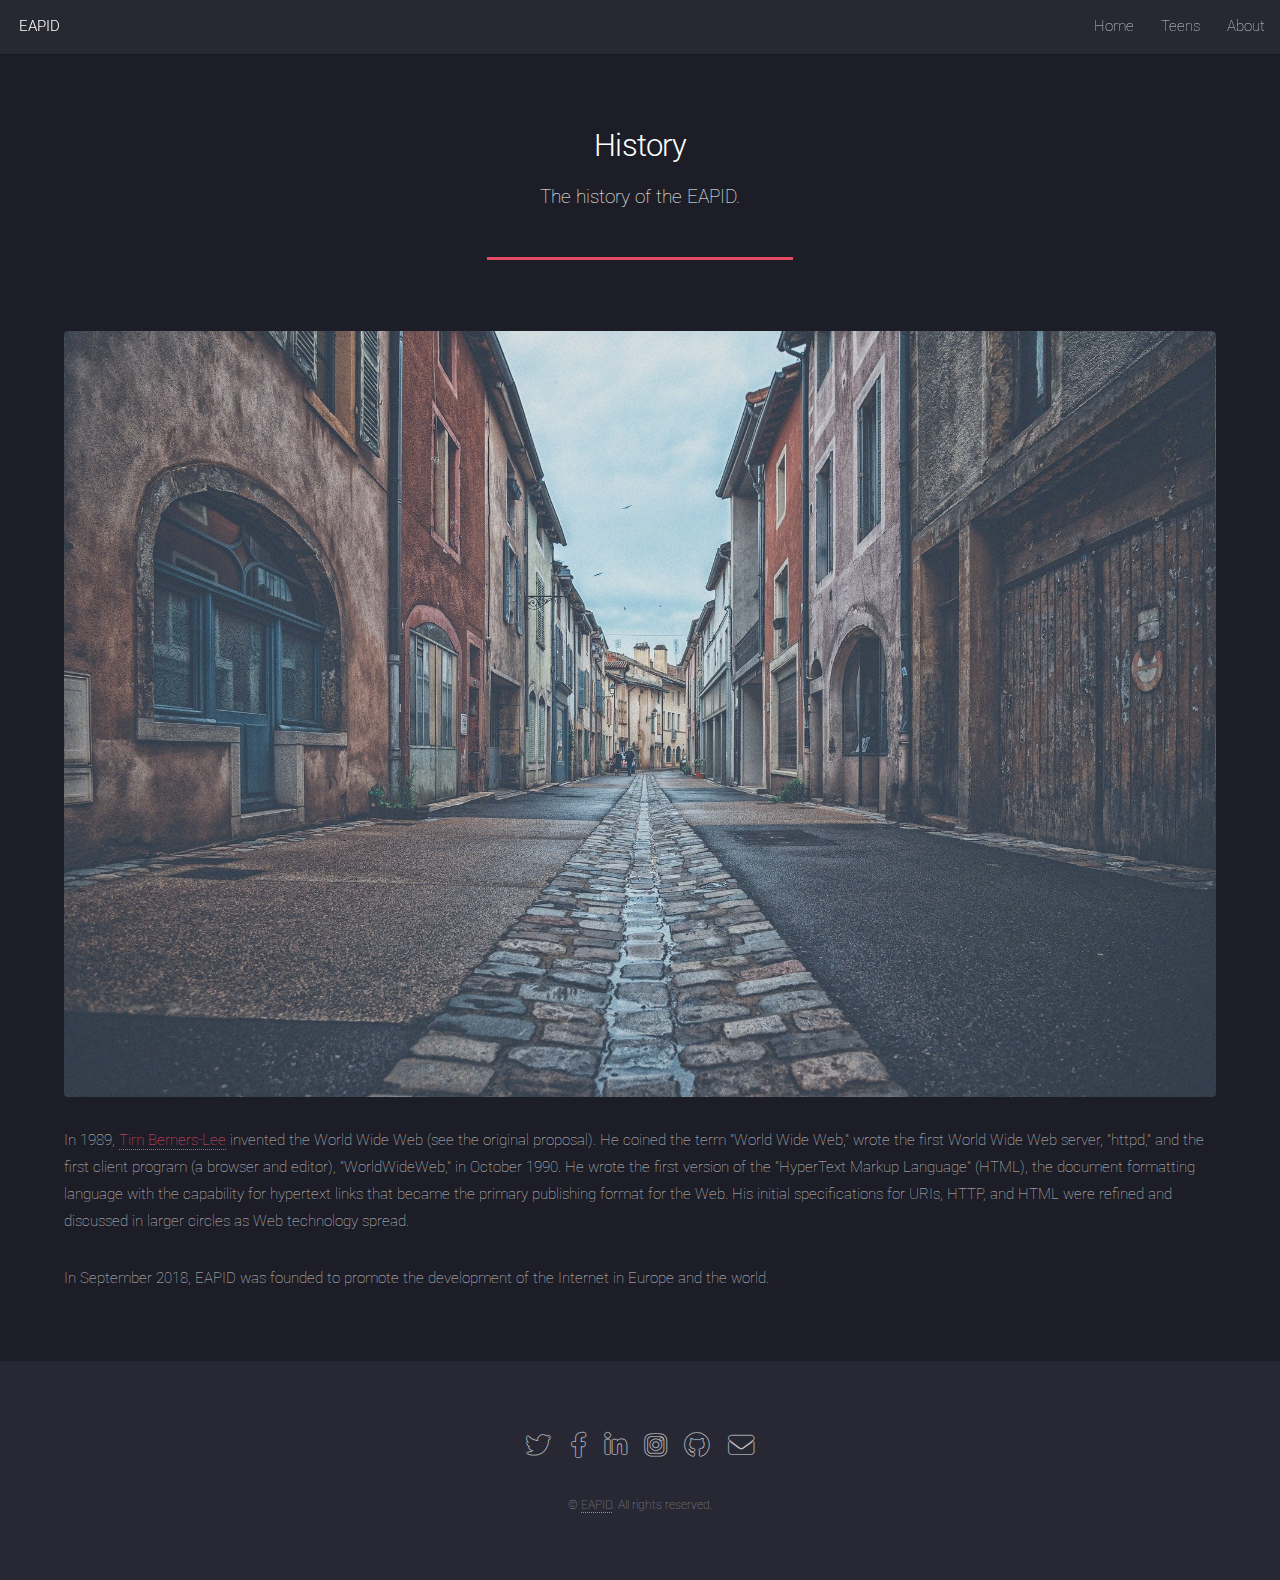
==== commit 0a94fa98: "Update about.html" ====
--- a/about.html
+++ b/about.html
@@ -39,7 +39,7 @@
 							<section id="content">
 								<a href="#" class="image fit"><img src="images/4.jpg" alt="" /></a>
 								<p>In 1989, <a href="https://www.w3.org/People/Berners-Lee/">Tim Berners-Lee</a> invented the World Wide Web (see the original proposal). He coined the term "World Wide Web," wrote the first World Wide Web server, "httpd," and the first client program (a browser and editor), "WorldWideWeb," in October 1990. He wrote the first version of the "HyperText Markup Language" (HTML), the document formatting language with the capability for hypertext links that became the primary publishing format for the Web. His initial specifications for URIs, HTTP, and HTML were refined and discussed in larger circles as Web technology spread.</p>
-								<p>In September 2004, EAPID was founded in Brussels, Belgium, to promote the development of the Internet in Europe and the world.</p>
+								<p>In September 2018, EAPID was founded to promote the development of the Internet in Europe and the world.</p>
 							</section>
 
 					</div>
@@ -73,4 +73,4 @@
 			<script src="assets/js/main.js"></script>
 
 	</body>
-</html>+</html>
